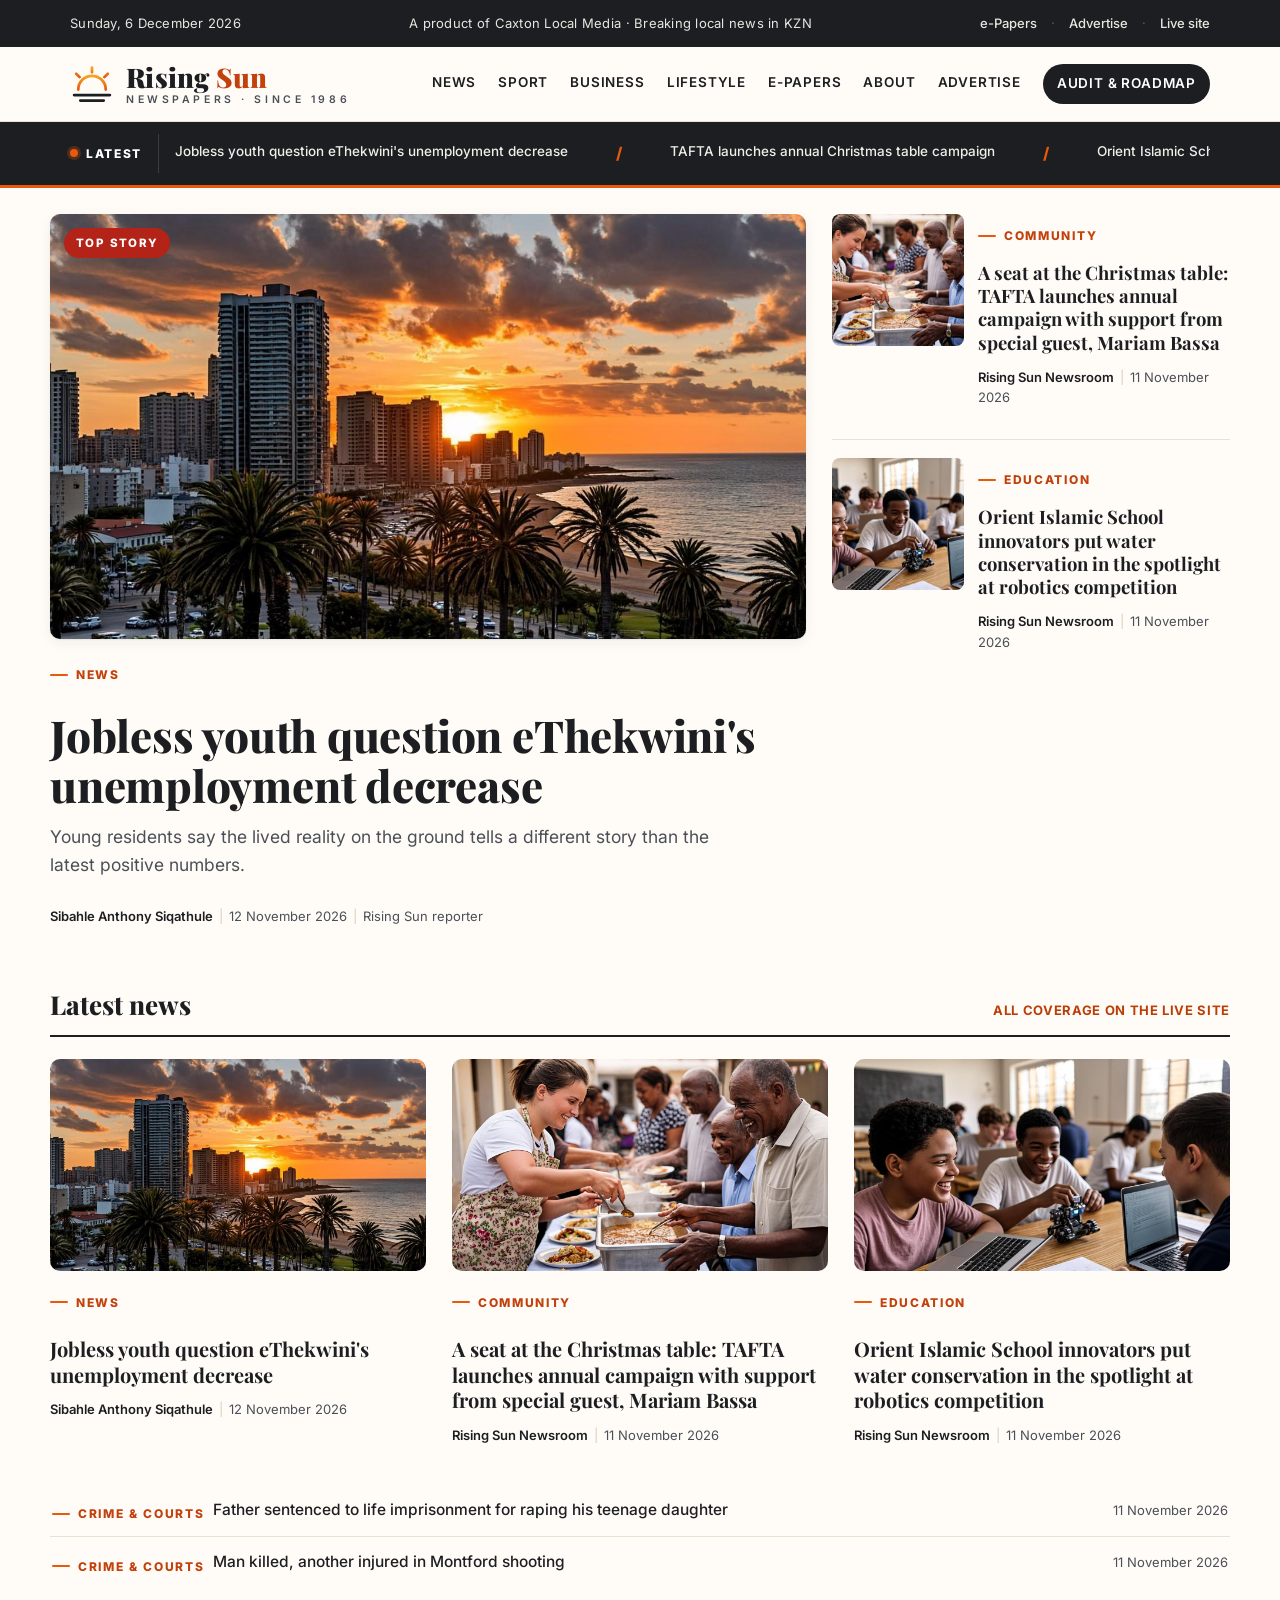
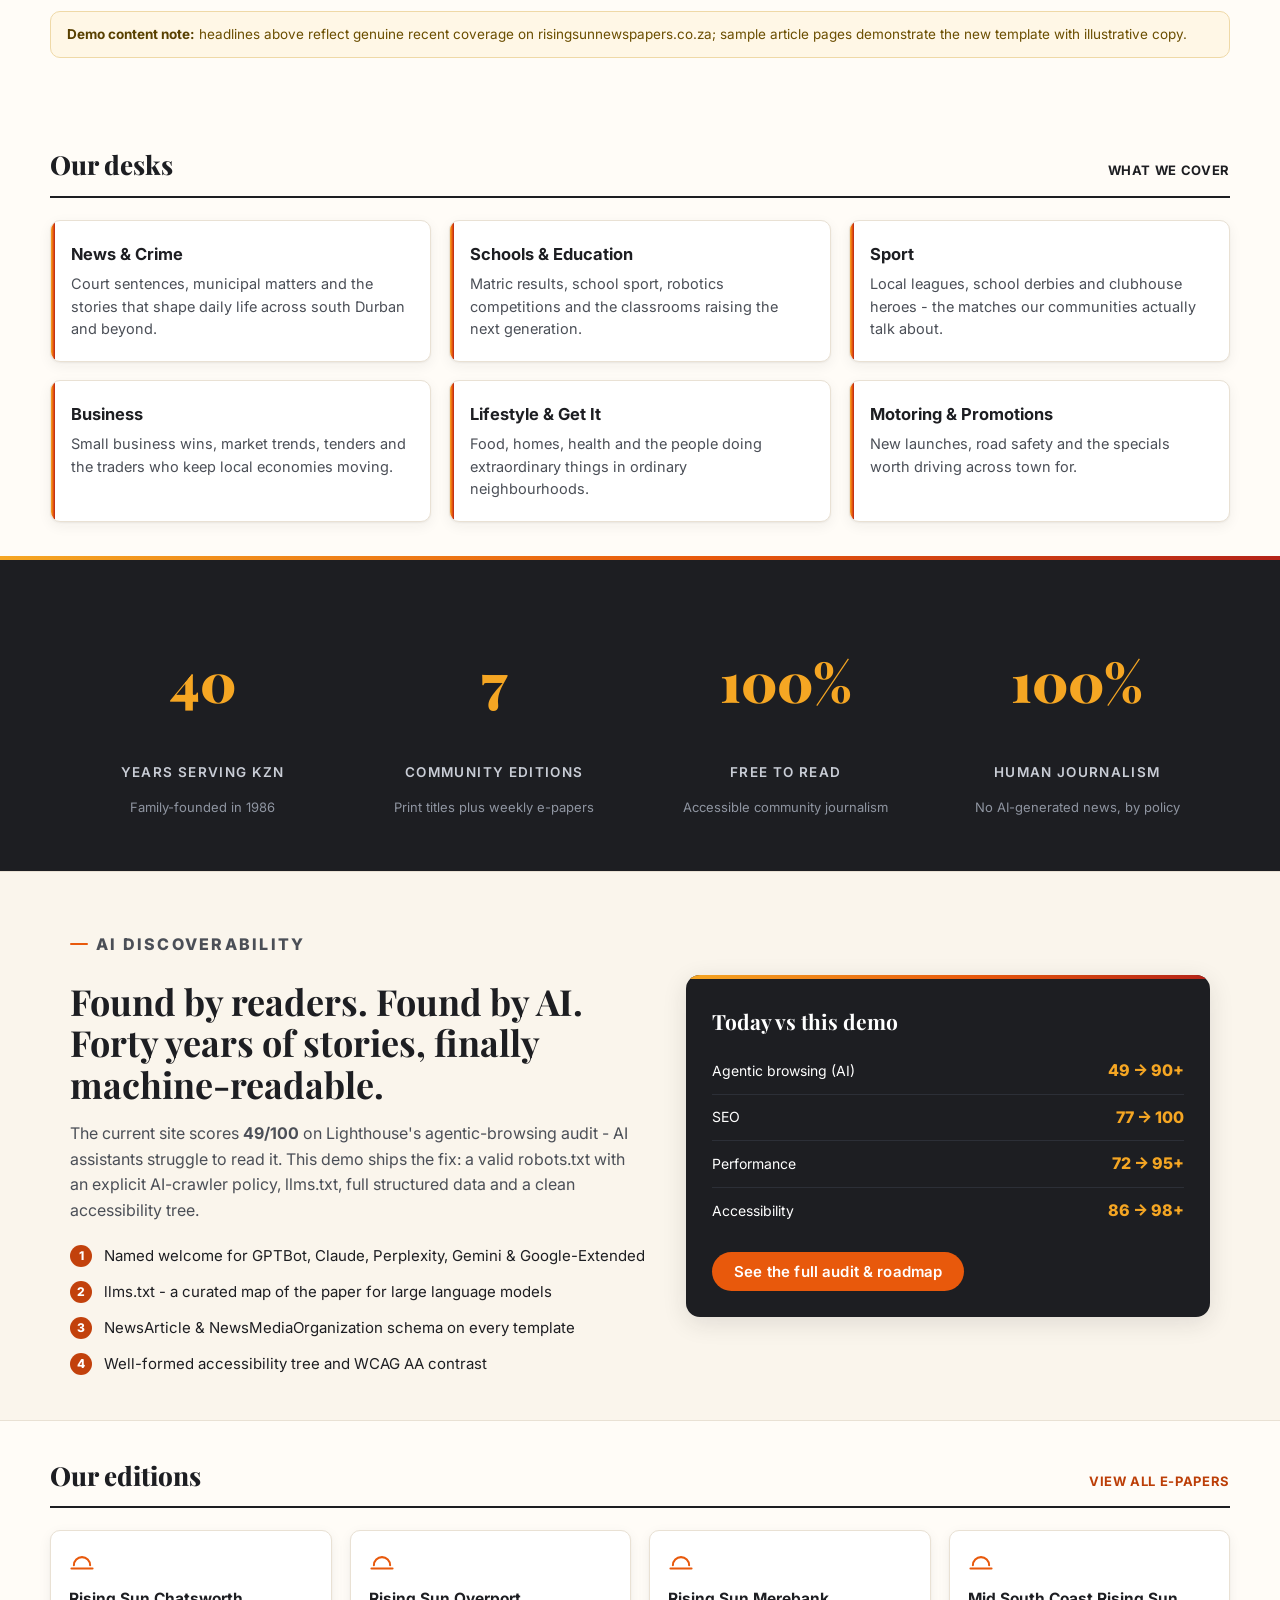
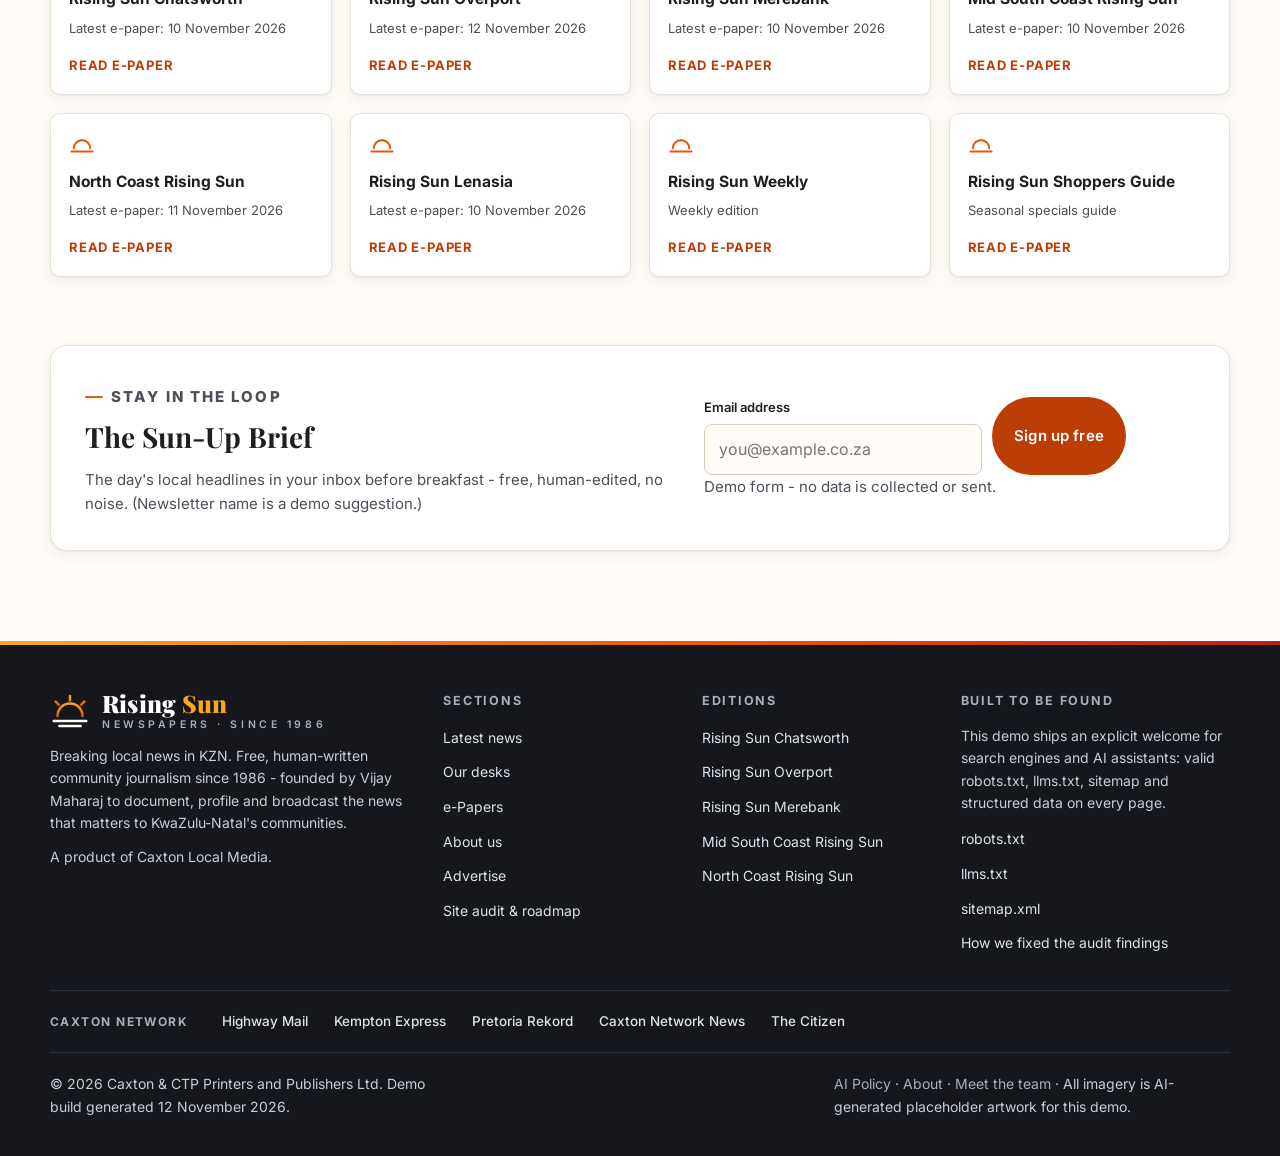
==== index.html @ ae748231 "Rising Sun Newspapers demo: rebuilt site + full Lighthouse audit remediation + AI discoverability la" ====
<!DOCTYPE html>
<html lang="en-ZA">
<head>
  <meta charset="utf-8">
  <meta name="viewport" content="width=device-width, initial-scale=1">
  <title>Rising Sun Newspapers | Breaking local news in KZN</title>
  <meta name="description" content="Free, human-written community journalism for KwaZulu-Natal since 1986. Local news, crime & courts, schools, sport, business and lifestyle across Chatsworth, Overport, Merebank, the mid and north coasts and Lenasia.">
  <link rel="canonical" href="https://risingsunnewspapers.co.za/">
  <meta name="robots" content="index, follow, max-image-preview:large">
  <meta property="og:type" content="website">
  <meta property="og:site_name" content="Rising Sun Newspapers">
  <meta property="og:title" content="Rising Sun Newspapers | Breaking local news in KZN">
  <meta property="og:description" content="Free, human-written community journalism for KwaZulu-Natal since 1986. Local news, crime & courts, schools, sport, business and lifestyle across Chatsworth, Overport, Merebank, the mid and north coasts and Lenasia.">
  <meta property="og:url" content="https://risingsunnewspapers.co.za/">
  <meta property="og:image" content="https://risingsunnewspapers.co.za/assets/img/hero-durban.jpg">
  <meta property="og:image:alt" content="Sunrise over the Durban skyline - Rising Sun Newspapers">
  <meta property="og:locale" content="en_ZA">
  <meta name="twitter:card" content="summary_large_image">
  <meta name="twitter:title" content="Rising Sun Newspapers | Breaking local news in KZN">
  <meta name="twitter:description" content="Free, human-written community journalism for KwaZulu-Natal since 1986. Local news, crime & courts, schools, sport, business and lifestyle across Chatsworth, Overport, Merebank, the mid and north coasts and Lenasia.">
  <meta name="twitter:image" content="https://risingsunnewspapers.co.za/assets/img/hero-durban.jpg">
  <meta name="theme-color" content="#1D1E22">
  <link rel="icon" href="favicon.svg" type="image/svg+xml">
  <link rel="manifest" href="manifest.webmanifest">
  <link rel="preconnect" href="https://fonts.googleapis.com">
  <link rel="preconnect" href="https://fonts.gstatic.com" crossorigin>
  <link rel="stylesheet" href="https://fonts.googleapis.com/css2?family=Inter:wght@400;500;600;700;800&family=Playfair+Display:ital,wght@0,700;0,800;0,900;1,700&display=swap">
  <link rel="stylesheet" href="assets/css/style.css">
  <script type="application/ld+json">{"@context": "https://schema.org", "@type": "NewsMediaOrganization", "name": "Rising Sun Newspapers", "url": "https://risingsunnewspapers.co.za", "logo": "https://risingsunnewspapers.co.za/favicon.svg", "slogan": "Breaking local news in KZN", "foundingDate": "1986", "founder": {"@type": "Person", "name": "Vijay Maharaj"}, "parentOrganization": {"@type": "Organization", "name": "Caxton & CTP Printers and Publishers Ltd"}, "isAccessibleForFree": true, "publishingPrinciples": "https://risingsunnewspapers.co.za/ai-policy/", "knowsLanguage": ["en", "zu", "ta", "hi"]}</script>
  <script type="application/ld+json">{"@context": "https://schema.org", "@type": "WebSite", "name": "Rising Sun Newspapers", "url": "https://risingsunnewspapers.co.za", "inLanguage": "en-ZA", "potentialAction": {"@type": "SearchAction", "target": {"@type": "EntryPoint", "urlTemplate": "https://risingsunnewspapers.co.za/?s={search_term_string}"}, "query-input": "required name=search_term_string"}}</script>
  </head>
<body>

  <a class="skip-link" href="#main">Skip to content</a>
<div class="topbar">
  <div class="wrap topbar-inner">
    <p class="topbar-date" id="topbar-date">Thursday, 12 November 2026</p>
    <p class="topbar-tag">A product of Caxton Local Media &middot; Breaking local news in KZN</p>
    <nav class="topbar-links" aria-label="Utilities">
      <a href="index.html#editions">e-Papers</a><span class="dot" aria-hidden="true">&middot;</span>
      <a href="advertise.html">Advertise</a><span class="dot" aria-hidden="true">&middot;</span>
      <a href="https://risingsunnewspapers.co.za/" rel="noopener">Live site</a>
    </nav>
  </div>
</div>
<header class="site-header">
  <div class="wrap header-inner">
    <a class="brand" href="index.html" aria-label="Rising Sun Newspapers — home">
      <svg class="brand-mark" width="44" height="44" viewBox="0 0 64 64" aria-hidden="true" focusable="false">
  <defs><linearGradient id="lga" x1="0" y1="1" x2="0" y2="0">
    <stop offset="0" stop-color="#E8590C"/><stop offset="1" stop-color="#F5A623"/>
  </linearGradient></defs>
  <g fill="none" stroke="url(#lga)" stroke-width="4" stroke-linecap="round">
    <path d="M12 40a20 20 0 0 1 40 0"/>
    <path d="M32 8v7M9 17l5 5M55 17l-5 5"/>
    <path d="M6 48h52M15 56h34" stroke="#1D1E22"/>
  </g>
</svg>
      <span class="brand-text">
        <span class="brand-name">Rising <span class="sun-word">Sun</span></span>
        <span class="brand-sub">Newspapers &middot; Since 1986</span>
      </span>
    </a>
    <button class="nav-toggle" aria-expanded="false" aria-controls="main-nav" aria-label="Open menu">
      <svg width="20" height="20" viewBox="0 0 20 20" aria-hidden="true"><path d="M2 4.5h16M2 10h16M2 15.5h16" stroke="currentColor" stroke-width="2" stroke-linecap="round"/></svg>
    </button>
    <nav class="main-nav" id="main-nav" aria-label="Primary">
      <a href="index.html#latest">News</a>
      <a href="index.html#desks">Sport</a>
      <a href="index.html#desks">Business</a>
      <a href="index.html#desks">Lifestyle</a>
      <a href="index.html#editions">e-Papers</a>
      <a href="about.html">About</a>
      <a href="advertise.html">Advertise</a>
      <a class="nav-cta" href="audit.html">Audit & Roadmap</a>
    </nav>
  </div>
</header>
<main id="main">
<div class="ticker" aria-label="Latest headlines">
  <div class="ticker-inner">
    <p class="ticker-label"><span class="pulse" aria-hidden="true"></span>Latest</p>
    <div class="ticker-track">
      <div class="ticker-move"><a href="article-jobless-youth.html">Jobless youth question eThekwini's unemployment decrease</a><span class="sep" aria-hidden="true">/</span><a href="article-christmas-table.html">TAFTA launches annual Christmas table campaign</a><span class="sep" aria-hidden="true">/</span><a href="article-christmas-table.html">Orient Islamic School innovators shine at robotics competition</a><span class="sep" aria-hidden="true">/</span><a href="article-jobless-youth.html" tabindex="-1" aria-hidden="true">Jobless youth question eThekwini's unemployment decrease</a><span class="sep" aria-hidden="true">/</span><a href="article-christmas-table.html" tabindex="-1" aria-hidden="true">TAFTA launches annual Christmas table campaign</a><span class="sep" aria-hidden="true">/</span><a href="article-christmas-table.html" tabindex="-1" aria-hidden="true">Orient Islamic School innovators shine at robotics competition</a><span class="sep" aria-hidden="true">/</span></div>
    </div>
  </div>
</div>
  <section class="hero wrap" aria-label="Top stories">
    <div class="hero-grid">
      <article class="lead-card">
        <div class="lead-media">
          <img src="assets/img/hero-durban.jpg" alt="Golden sunrise over the Durban city skyline and Indian Ocean (illustrative demo image)" width="1344" height="768" fetchpriority="high" decoding="async">
          <span class="flag">Top story</span>
        </div>
        <p class="kicker">News</p>
        <h1><a href="article-jobless-youth.html">Jobless youth question eThekwini's unemployment decrease</a></h1>
        <p class="standfirst">Young residents say the lived reality on the ground tells a different story than the latest positive numbers.</p>
        <p class="meta"><strong>Sibahle Anthony Siqathule</strong><span class="sep">|</span>12 November 2026<span class="sep">|</span>Rising Sun reporter</p>
      </article>
      <div class="hero-side" aria-label="More top stories">
      <article class="side-card">
        <a href="article-christmas-table.html"><img src="assets/img/lifestyle.jpg" alt="Volunteers serving meals at long communal tables during a charity event (illustrative demo image)" width="132" height="132" loading="lazy" decoding="async"></a>
        <div>
          <p class="kicker">Community</p>
          <h2><a href="article-christmas-table.html">A seat at the Christmas table: TAFTA launches annual campaign with support from special guest, Mariam Bassa</a></h2>
          <p class="meta"><strong>Rising Sun Newsroom</strong><span class="sep">|</span>11 November 2026</p>
        </div>
      </article>
      <article class="side-card">
        <a href="article-christmas-table.html"><img src="assets/img/education.jpg" alt="High school learners building a robotics project in a classroom (illustrative demo image)" width="132" height="132" loading="lazy" decoding="async"></a>
        <div>
          <p class="kicker">Education</p>
          <h2><a href="article-christmas-table.html">Orient Islamic School innovators put water conservation in the spotlight at robotics competition</a></h2>
          <p class="meta"><strong>Rising Sun Newsroom</strong><span class="sep">|</span>11 November 2026</p>
        </div>
      </article>
      </div>
    </div>
  </section>

  <section class="section wrap" id="latest" aria-label="Latest news">
    <div class="section-head"><h2>Latest news</h2><a class="more" href="https://risingsunnewspapers.co.za/" rel="noopener">All coverage on the live site</a></div>
    <div class="card-grid">
      <article class="card">
        <a class="card-media" href="article-jobless-youth.html" tabindex="-1" aria-hidden="true"><img src="assets/img/hero-durban.jpg" alt="Golden sunrise over the Durban city skyline and Indian Ocean (illustrative demo image)" width="640" height="360" loading="lazy" decoding="async"></a>
        <p class="kicker">News</p>
        <h3><a href="article-jobless-youth.html">Jobless youth question eThekwini's unemployment decrease</a></h3>
        <p class="meta"><strong>Sibahle Anthony Siqathule</strong><span class="sep">|</span>12 November 2026</p>
      </article>
      <article class="card">
        <a class="card-media" href="article-christmas-table.html" tabindex="-1" aria-hidden="true"><img src="assets/img/lifestyle.jpg" alt="Volunteers serving meals at long communal tables during a charity event (illustrative demo image)" width="640" height="360" loading="lazy" decoding="async"></a>
        <p class="kicker">Community</p>
        <h3><a href="article-christmas-table.html">A seat at the Christmas table: TAFTA launches annual campaign with support from special guest, Mariam Bassa</a></h3>
        <p class="meta"><strong>Rising Sun Newsroom</strong><span class="sep">|</span>11 November 2026</p>
      </article>
      <article class="card">
        <a class="card-media" href="article-christmas-table.html" tabindex="-1" aria-hidden="true"><img src="assets/img/education.jpg" alt="High school learners building a robotics project in a classroom (illustrative demo image)" width="640" height="360" loading="lazy" decoding="async"></a>
        <p class="kicker">Education</p>
        <h3><a href="article-christmas-table.html">Orient Islamic School innovators put water conservation in the spotlight at robotics competition</a></h3>
        <p class="meta"><strong>Rising Sun Newsroom</strong><span class="sep">|</span>11 November 2026</p>
      </article>
    </div>
    <div class="card-list" style="margin-top:26px">
      <div class="row"><span><span class="kicker">Crime & Courts</span> &nbsp;<a href="article-jobless-youth.html">Father sentenced to life imprisonment for raping his teenage daughter</a></span><time datetime="11 November 2026">11 November 2026</time></div>
      <div class="row"><span><span class="kicker">Crime & Courts</span> &nbsp;<a href="article-jobless-youth.html">Man killed, another injured in Montford shooting</a></span><time datetime="11 November 2026">11 November 2026</time></div>
    </div>
    <p class="demo-note" style="margin-top:22px"><strong>Demo content note:</strong> headlines above reflect genuine recent coverage on risingsunnewspapers.co.za; sample article pages demonstrate the new template with illustrative copy.</p>
  </section>

  <section class="section wrap" id="desks" aria-label="Our desks">
    <div class="section-head"><h2>Our desks</h2><span class="more">What we cover</span></div>
    <div class="desk-grid">
      <article class="desk"><h3>News & Crime</h3><p>Court sentences, municipal matters and the stories that shape daily life across south Durban and beyond.</p></article>
      <article class="desk"><h3>Schools & Education</h3><p>Matric results, school sport, robotics competitions and the classrooms raising the next generation.</p></article>
      <article class="desk"><h3>Sport</h3><p>Local leagues, school derbies and clubhouse heroes - the matches our communities actually talk about.</p></article>
      <article class="desk"><h3>Business</h3><p>Small business wins, market trends, tenders and the traders who keep local economies moving.</p></article>
      <article class="desk"><h3>Lifestyle & Get It</h3><p>Food, homes, health and the people doing extraordinary things in ordinary neighbourhoods.</p></article>
      <article class="desk"><h3>Motoring & Promotions</h3><p>New launches, road safety and the specials worth driving across town for.</p></article>
    </div>
  </section>

  <section class="stats" aria-label="The paper in numbers">
    <div class="wrap stats-grid">
      <div class="stat"><p class="num">40</p><p class="lbl">Years serving KZN</p><p class="sub">Family-founded in 1986</p></div>
      <div class="stat"><p class="num">7</p><p class="lbl">Community editions</p><p class="sub">Print titles plus weekly e-papers</p></div>
      <div class="stat"><p class="num">100%</p><p class="lbl">Free to read</p><p class="sub">Accessible community journalism</p></div>
      <div class="stat"><p class="num">100%</p><p class="lbl">Human journalism</p><p class="sub">No AI-generated news, by policy</p></div>
    </div>
  </section>

  <section class="ai-band" aria-label="Built for readers and AI assistants">
    <div class="wrap ai-grid">
      <div>
        <p class="kicker">AI discoverability</p>
        <h2>Found by readers. Found by AI. Forty years of stories, finally machine-readable.</h2>
        <p>The current site scores <strong>49/100</strong> on Lighthouse's agentic-browsing audit - AI assistants struggle to read it. This demo ships the fix: a valid robots.txt with an explicit AI-crawler policy, llms.txt, full structured data and a clean accessibility tree.</p>
        <ul class="ai-checks">
          <li><span class="tick" aria-hidden="true">1</span>Named welcome for GPTBot, Claude, Perplexity, Gemini &amp; Google-Extended</li>
          <li><span class="tick" aria-hidden="true">2</span>llms.txt - a curated map of the paper for large language models</li>
          <li><span class="tick" aria-hidden="true">3</span>NewsArticle &amp; NewsMediaOrganization schema on every template</li>
          <li><span class="tick" aria-hidden="true">4</span>Well-formed accessibility tree and WCAG AA contrast</li>
        </ul>
      </div>
      <div class="ai-card">
        <h3>Today vs this demo</h3>
        <div class="score-row"><span>Agentic browsing (AI)</span><span class="score-val">49 &rarr; 90+</span></div>
        <div class="score-row"><span>SEO</span><span class="score-val">77 &rarr; 100</span></div>
        <div class="score-row"><span>Performance</span><span class="score-val">72 &rarr; 95+</span></div>
        <div class="score-row"><span>Accessibility</span><span class="score-val">86 &rarr; 98+</span></div>
        <a class="btn on-dark" href="audit.html">See the full audit &amp; roadmap</a>
      </div>
    </div>
  </section>

  <section class="section wrap" id="editions" aria-label="Editions and e-papers">
    <div class="section-head"><h2>Our editions</h2><a class="more" href="https://risingsunnewspapers.co.za/" rel="noopener">View all e-papers</a></div>
    <div class="edition-grid">
      <article class="edition">
        <svg class="sun" width="26" height="26" viewBox="0 0 64 64" aria-hidden="true"><g fill="none" stroke="currentColor" stroke-width="5" stroke-linecap="round"><path d="M12 40a20 20 0 0 1 40 0"/><path d="M6 48h52"/></g></svg>
        <h3>Rising Sun Chatsworth</h3>
        <p>Latest e-paper: 10 November 2026</p>
        <a class="ep-link" href="https://risingsunnewspapers.co.za/" rel="noopener">Read e-paper<span class="visually-hidden"> — opens the live Rising Sun site</span></a>
      </article>
      <article class="edition">
        <svg class="sun" width="26" height="26" viewBox="0 0 64 64" aria-hidden="true"><g fill="none" stroke="currentColor" stroke-width="5" stroke-linecap="round"><path d="M12 40a20 20 0 0 1 40 0"/><path d="M6 48h52"/></g></svg>
        <h3>Rising Sun Overport</h3>
        <p>Latest e-paper: 12 November 2026</p>
        <a class="ep-link" href="https://risingsunnewspapers.co.za/" rel="noopener">Read e-paper<span class="visually-hidden"> — opens the live Rising Sun site</span></a>
      </article>
      <article class="edition">
        <svg class="sun" width="26" height="26" viewBox="0 0 64 64" aria-hidden="true"><g fill="none" stroke="currentColor" stroke-width="5" stroke-linecap="round"><path d="M12 40a20 20 0 0 1 40 0"/><path d="M6 48h52"/></g></svg>
        <h3>Rising Sun Merebank</h3>
        <p>Latest e-paper: 10 November 2026</p>
        <a class="ep-link" href="https://risingsunnewspapers.co.za/" rel="noopener">Read e-paper<span class="visually-hidden"> — opens the live Rising Sun site</span></a>
      </article>
      <article class="edition">
        <svg class="sun" width="26" height="26" viewBox="0 0 64 64" aria-hidden="true"><g fill="none" stroke="currentColor" stroke-width="5" stroke-linecap="round"><path d="M12 40a20 20 0 0 1 40 0"/><path d="M6 48h52"/></g></svg>
        <h3>Mid South Coast Rising Sun</h3>
        <p>Latest e-paper: 10 November 2026</p>
        <a class="ep-link" href="https://risingsunnewspapers.co.za/" rel="noopener">Read e-paper<span class="visually-hidden"> — opens the live Rising Sun site</span></a>
      </article>
      <article class="edition">
        <svg class="sun" width="26" height="26" viewBox="0 0 64 64" aria-hidden="true"><g fill="none" stroke="currentColor" stroke-width="5" stroke-linecap="round"><path d="M12 40a20 20 0 0 1 40 0"/><path d="M6 48h52"/></g></svg>
        <h3>North Coast Rising Sun</h3>
        <p>Latest e-paper: 11 November 2026</p>
        <a class="ep-link" href="https://risingsunnewspapers.co.za/" rel="noopener">Read e-paper<span class="visually-hidden"> — opens the live Rising Sun site</span></a>
      </article>
      <article class="edition">
        <svg class="sun" width="26" height="26" viewBox="0 0 64 64" aria-hidden="true"><g fill="none" stroke="currentColor" stroke-width="5" stroke-linecap="round"><path d="M12 40a20 20 0 0 1 40 0"/><path d="M6 48h52"/></g></svg>
        <h3>Rising Sun Lenasia</h3>
        <p>Latest e-paper: 10 November 2026</p>
        <a class="ep-link" href="https://risingsunnewspapers.co.za/" rel="noopener">Read e-paper<span class="visually-hidden"> — opens the live Rising Sun site</span></a>
      </article>
      <article class="edition">
        <svg class="sun" width="26" height="26" viewBox="0 0 64 64" aria-hidden="true"><g fill="none" stroke="currentColor" stroke-width="5" stroke-linecap="round"><path d="M12 40a20 20 0 0 1 40 0"/><path d="M6 48h52"/></g></svg>
        <h3>Rising Sun Weekly</h3>
        <p>Weekly edition</p>
        <a class="ep-link" href="https://risingsunnewspapers.co.za/" rel="noopener">Read e-paper<span class="visually-hidden"> — opens the live Rising Sun site</span></a>
      </article>
      <article class="edition">
        <svg class="sun" width="26" height="26" viewBox="0 0 64 64" aria-hidden="true"><g fill="none" stroke="currentColor" stroke-width="5" stroke-linecap="round"><path d="M12 40a20 20 0 0 1 40 0"/><path d="M6 48h52"/></g></svg>
        <h3>Rising Sun Shoppers Guide</h3>
        <p>Seasonal specials guide</p>
        <a class="ep-link" href="https://risingsunnewspapers.co.za/" rel="noopener">Read e-paper<span class="visually-hidden"> — opens the live Rising Sun site</span></a>
      </article>
    </div>
  </section>

  <section class="section wrap" aria-label="Newsletter">
    <div class="newsletter">
      <div class="newsletter-grid">
        <div>
          <p class="kicker">Stay in the loop</p>
          <h2>The Sun-Up Brief</h2>
          <p>The day's local headlines in your inbox before breakfast - free, human-edited, no noise. (Newsletter name is a demo suggestion.)</p>
        </div>
        <div>
          <form class="news-form" id="newsletter-form" novalidate>
            <div>
              <label for="nl-email">Email address</label>
              <input type="email" id="nl-email" name="email" autocomplete="email" required placeholder="you@example.co.za">
            </div>
            <button class="btn" type="submit">Sign up free</button>
          </form>
          <p class="form-ok form-note" id="newsletter-ok" tabindex="-1" role="status">Thank you - in the production build this connects to the mailing platform. In this demo, no data leaves the page.</p>
          <p class="form-note">Demo form - no data is collected or sent.</p>
        </div>
      </div>
    </div>
  </section>
</main>

<footer class="site-footer">
  <div class="wrap footer-grid">
    <div>
      <div class="footer-brand">
        <svg width="40" height="40" viewBox="0 0 64 64" aria-hidden="true" focusable="false">
  <defs><linearGradient id="lgf" x1="0" y1="1" x2="0" y2="0">
    <stop offset="0" stop-color="#E8590C"/><stop offset="1" stop-color="#F5A623"/>
  </linearGradient></defs>
  <g fill="none" stroke="url(#lgf)" stroke-width="4" stroke-linecap="round">
    <path d="M12 40a20 20 0 0 1 40 0"/>
    <path d="M32 8v7M9 17l5 5M55 17l-5 5"/>
    <path d="M6 48h52M15 56h34" stroke="#FFFCF7"/>
  </g>
</svg>
        <span class="brand-text">
          <span class="brand-name">Rising <span class="sun-word" style="color:var(--gold)">Sun</span></span>
          <span class="brand-sub">Newspapers &middot; Since 1986</span>
        </span>
      </div>
      <p>Breaking local news in KZN. Free, human-written community journalism since 1986 - founded by Vijay Maharaj to document, profile and broadcast the news that matters to KwaZulu-Natal's communities.</p>
      <p>A product of Caxton Local Media.</p>
    </div>
    <div>
      <h2>Sections</h2>
      <ul>
      <li><a href="index.html#latest">Latest news</a></li>
      <li><a href="index.html#desks">Our desks</a></li>
      <li><a href="index.html#editions">e-Papers</a></li>
      <li><a href="about.html">About us</a></li>
      <li><a href="advertise.html">Advertise</a></li>
      <li><a href="audit.html">Site audit &amp; roadmap</a></li>
      </ul>
    </div>
    <div>
      <h2>Editions</h2>
      <ul>
      <li><a href="https://risingsunnewspapers.co.za/" rel="noopener">Rising Sun Chatsworth</a></li>
      <li><a href="https://risingsunnewspapers.co.za/" rel="noopener">Rising Sun Overport</a></li>
      <li><a href="https://risingsunnewspapers.co.za/" rel="noopener">Rising Sun Merebank</a></li>
      <li><a href="https://risingsunnewspapers.co.za/" rel="noopener">Mid South Coast Rising Sun</a></li>
      <li><a href="https://risingsunnewspapers.co.za/" rel="noopener">North Coast Rising Sun</a></li>
      </ul>
    </div>
    <div>
      <h2>Built to be found</h2>
      <p>This demo ships an explicit welcome for search engines and AI assistants: valid robots.txt, llms.txt, sitemap and structured data on every page.</p>
      <ul>
        <li><a href="robots.txt">robots.txt</a></li>
        <li><a href="llms.txt">llms.txt</a></li>
        <li><a href="sitemap.xml">sitemap.xml</a></li>
        <li><a href="audit.html">How we fixed the audit findings</a></li>
      </ul>
    </div>
  </div>
  <div class="wrap footer-sisters">
    <div class="row">
      <span class="lbl">Caxton network</span>
      <a href="https://risingsunnewspapers.co.za/" rel="noopener">Highway Mail</a><a href="https://risingsunnewspapers.co.za/" rel="noopener">Kempton Express</a><a href="https://risingsunnewspapers.co.za/" rel="noopener">Pretoria Rekord</a><a href="https://risingsunnewspapers.co.za/" rel="noopener">Caxton Network News</a><a href="https://risingsunnewspapers.co.za/" rel="noopener">The Citizen</a>
    </div>
  </div>
  <div class="wrap footer-legal">
    <p>&copy; 2026 Caxton &amp; CTP Printers and Publishers Ltd. Demo build generated 12 November 2026.</p>
    <p><a href="https://risingsunnewspapers.co.za/ai-policy/" rel="noopener">AI Policy</a> &middot; <a href="https://risingsunnewspapers.co.za/about-us/" rel="noopener">About</a> &middot; <a href="https://risingsunnewspapers.co.za/meet-the-team/" rel="noopener">Meet the team</a> &middot; All imagery is AI-generated placeholder artwork for this demo.</p>
  </div>
</footer>
  <script src="assets/js/main.js" defer></script>
</body>
</html>
---- assets/css/style.css ----
/* ============================================================
   Rising Sun Newspapers — demo build
   Design system: warm editorial, sunrise accents, WCAG AA text
   ============================================================ */

:root {
  --paper: #FFFCF7;
  --white: #FFFFFF;
  --wash: #FAF5EC;
  --ink: #1D1E22;
  --ink-soft: #4B4F57;
  --line: #E9E1D4;
  --line-strong: #D8CDBC;
  --brand: #E8590C;
  --brand-deep: #C2410C;
  --brand-dark: #BC3E07;
  --gold: #F5A623;
  --breaking: #B42318;
  --footer-bg: #15171C;
  --footer-soft: #A9AFBA;
  --serif: "Playfair Display", Georgia, "Times New Roman", serif;
  --sans: "Inter", -apple-system, "Segoe UI", Roboto, Arial, sans-serif;
  --w-max: 1180px;
  --radius: 10px;
  --shadow-1: 0 1px 2px rgba(29, 30, 34, .06), 0 4px 14px rgba(29, 30, 34, .06);
  --shadow-2: 0 6px 24px rgba(29, 30, 34, .12);
  --grad-sunrise: linear-gradient(90deg, #F5A623 0%, #E8590C 55%, #B42318 100%);
}

* { box-sizing: border-box; }
html { scroll-behavior: smooth; }
body {
  margin: 0;
  background: var(--paper);
  color: var(--ink);
  font-family: var(--sans);
  font-size: 16px;
  line-height: 1.6;
  -webkit-font-smoothing: antialiased;
  text-rendering: optimizeLegibility;
}
img { max-width: 100%; height: auto; display: block; }
a { color: var(--brand-dark); text-decoration: none; }
a:hover { text-decoration: underline; text-underline-offset: 3px; }
:focus-visible { outline: 3px solid var(--brand); outline-offset: 2px; border-radius: 3px; }

.wrap { max-width: var(--w-max); margin: 0 auto; padding: 0 20px; }
.visually-hidden {
  position: absolute !important; width: 1px; height: 1px;
  margin: -1px; padding: 0; overflow: hidden; clip: rect(0 0 0 0);
  white-space: nowrap; border: 0;
}
.skip-link {
  position: absolute; left: 12px; top: -48px; z-index: 200;
  background: var(--ink); color: var(--white); padding: 10px 16px;
  border-radius: 0 0 8px 8px; font-weight: 600; transition: top .15s ease;
}
.skip-link:focus { top: 0; }

/* ---------------- Topbar ---------------- */
.topbar { background: var(--ink); color: var(--white); font-size: 13px; }
.topbar-inner {
  display: flex; align-items: center; justify-content: space-between;
  gap: 16px; min-height: 38px;
}
.topbar-date, .topbar-tag { letter-spacing: .02em; color: #E8E6E1; }
.topbar-links { display: flex; align-items: center; gap: 14px; }
.topbar-links a { color: #E8E6E1; font-weight: 500; white-space: nowrap; }
.topbar-links a:hover { color: var(--gold); text-decoration: none; }
.topbar-links .dot { color: #5B5F68; }

/* ---------------- Header ---------------- */
.site-header {
  position: sticky; top: 0; z-index: 100;
  background: rgba(255, 252, 247, .96);
  backdrop-filter: blur(8px);
  border-bottom: 1px solid var(--line);
  transition: box-shadow .2s ease;
}
.site-header.is-scrolled { box-shadow: var(--shadow-1); }
.header-inner { display: flex; align-items: center; justify-content: space-between; gap: 20px; min-height: 74px; }
.brand { display: flex; align-items: center; gap: 12px; }
.brand-mark { flex: 0 0 auto; }
.brand-text { display: flex; flex-direction: column; line-height: 1.05; }
.brand-name {
  font-family: var(--serif); font-weight: 900; font-size: 27px;
  color: var(--ink); letter-spacing: .01em; margin: 0;
}
.brand-name .sun-word { color: var(--brand-deep); }
.brand-sub {
  font-size: 10.5px; letter-spacing: .34em; text-transform: uppercase;
  color: var(--ink-soft); font-weight: 600; margin-top: 3px;
}
.main-nav { display: flex; align-items: center; gap: 22px; }
.main-nav a {
  font-size: 13.5px; font-weight: 600; letter-spacing: .06em; text-transform: uppercase;
  color: var(--ink); padding: 6px 0; border-bottom: 2px solid transparent;
}
.main-nav a:hover { color: var(--brand-deep); text-decoration: none; border-bottom-color: var(--brand); }
.main-nav a[aria-current="page"] { color: var(--brand-deep); border-bottom-color: var(--brand); }
.nav-cta {
  background: var(--ink); color: var(--white) !important; padding: 9px 14px !important;
  border-radius: 999px; border-bottom: none !important;
}
.nav-cta:hover { background: var(--brand-deep); }
.nav-toggle {
  display: none; background: none; border: 1px solid var(--line-strong);
  border-radius: 8px; padding: 9px 11px; cursor: pointer;
}
.nav-toggle svg { display: block; }

/* ---------------- Ticker ---------------- */
.ticker { background: var(--ink); color: var(--white); overflow: hidden; border-bottom: 3px solid var(--brand); }
.ticker-inner { display: flex; align-items: stretch; max-width: var(--w-max); margin: 0 auto; padding: 0 20px; }
.ticker-label {
  flex: 0 0 auto; display: flex; align-items: center; gap: 8px;
  font-size: 12px; font-weight: 800; letter-spacing: .14em; text-transform: uppercase;
  color: var(--white); padding: 10px 16px 10px 0; margin-right: 16px;
  border-right: 1px solid #3A3D45;
}
.ticker-label .pulse {
  width: 8px; height: 8px; border-radius: 50%; background: var(--brand);
  box-shadow: 0 0 0 3px rgba(232, 89, 12, .25);
  animation: pulse 1.6s ease-in-out infinite;
}
@keyframes pulse { 0%, 100% { opacity: 1; } 50% { opacity: .35; } }
.ticker-track { flex: 1 1 auto; overflow: hidden; position: relative; display: flex; align-items: center; }
.ticker-move { display: flex; gap: 48px; white-space: nowrap; animation: tick 42s linear infinite; will-change: transform; }
.ticker:hover .ticker-move, .ticker:focus-within .ticker-move { animation-play-state: paused; }
.ticker-move a { color: #F0EEE9; font-size: 13.5px; font-weight: 500; }
.ticker-move a:hover { color: var(--gold); text-decoration: none; }
.ticker-move .sep { color: var(--brand); font-weight: 800; }
@keyframes tick { from { transform: translateX(0); } to { transform: translateX(-50%); } }

/* ---------------- Hero ---------------- */
.hero { padding: 26px 0 10px; }
.hero-grid { display: grid; grid-template-columns: 1.9fr 1fr; gap: 26px; align-items: start; }
.lead-card { display: flex; flex-direction: column; gap: 14px; }
.lead-media { position: relative; border-radius: var(--radius); overflow: hidden; box-shadow: var(--shadow-1); }
.lead-media img { width: 100%; aspect-ratio: 16 / 9; object-fit: cover; }
.lead-media .flag {
  position: absolute; left: 14px; top: 14px; background: var(--breaking); color: var(--white);
  font-size: 11.5px; font-weight: 800; letter-spacing: .12em; text-transform: uppercase;
  padding: 6px 12px; border-radius: 999px;
}
.lead-card h1 {
  font-family: var(--serif); font-weight: 800; font-size: clamp(30px, 4.6vw, 44px);
  line-height: 1.12; margin: 0; letter-spacing: -.005em;
}
.lead-card h1 a { color: var(--ink); }
.lead-card h1 a:hover { color: var(--brand-deep); text-decoration: none; }
.standfirst { font-size: 17.5px; color: var(--ink-soft); margin: 0; max-width: 62ch; }
.hero-side { display: flex; flex-direction: column; gap: 18px; }
.side-card { display: grid; grid-template-columns: 132px 1fr; gap: 14px; align-items: start; padding-bottom: 18px; border-bottom: 1px solid var(--line); }
.side-card:last-child { border-bottom: none; padding-bottom: 0; }
.side-card img { border-radius: 8px; aspect-ratio: 1 / 1; object-fit: cover; }
.side-card :is(h2, h3) { font-family: var(--serif); font-size: 18.5px; line-height: 1.25; margin: 4px 0 6px; font-weight: 700; }
.side-card :is(h2, h3) a { color: var(--ink); }
.side-card :is(h2, h3) a:hover { color: var(--brand-deep); text-decoration: none; }

/* ---------------- Kickers, meta ---------------- */
.kicker {
  font-size: 12px; font-weight: 800; letter-spacing: .14em; text-transform: uppercase;
  color: var(--brand-deep); display: inline-flex; align-items: center; gap: 8px;
}
.kicker::before { content: ""; width: 18px; height: 2px; background: var(--brand); border-radius: 2px; }
.meta { font-size: 13px; color: var(--ink-soft); }
.meta strong { color: var(--ink); font-weight: 600; }
.meta .sep { margin: 0 6px; color: var(--line-strong); }

/* ---------------- Sections / cards ---------------- */
.section { padding: 34px 0; }
.section-head {
  display: flex; align-items: baseline; justify-content: space-between; gap: 16px;
  border-bottom: 2px solid var(--ink); padding-bottom: 10px; margin-bottom: 22px;
}
.section-head h2 { font-family: var(--serif); font-weight: 800; font-size: 26px; margin: 0; }
.section-head .more { font-size: 13px; font-weight: 700; letter-spacing: .05em; text-transform: uppercase; }
.card-grid { display: grid; grid-template-columns: repeat(3, 1fr); gap: 26px; }
.card { display: flex; flex-direction: column; gap: 10px; background: transparent; }
.card-media { border-radius: var(--radius); overflow: hidden; background: var(--wash); }
.card-media img { aspect-ratio: 16 / 9; object-fit: cover; width: 100%; transition: transform .35s ease; }
.card:hover .card-media img { transform: scale(1.04); }
.card h3 { font-family: var(--serif); font-size: 20px; line-height: 1.28; margin: 2px 0 0; font-weight: 700; }
.card h3 a { color: var(--ink); }
.card h3 a:hover { color: var(--brand-deep); text-decoration: none; }
.card .meta { margin-top: 2px; }
.card-list { display: flex; flex-direction: column; }
.card-list .row {
  display: flex; justify-content: space-between; gap: 18px; align-items: baseline;
  padding: 13px 2px; border-bottom: 1px solid var(--line); font-size: 15.5px;
}
.card-list .row:last-child { border-bottom: none; }
.card-list .row time { color: var(--ink-soft); font-size: 13px; white-space: nowrap; }
.card-list .row a { color: var(--ink); font-weight: 500; }
.card-list .row a:hover { color: var(--brand-deep); }

/* ---------------- Desks ---------------- */
.desk-grid { display: grid; grid-template-columns: repeat(3, 1fr); gap: 18px; }
.desk {
  background: var(--white); border: 1px solid var(--line); border-radius: var(--radius);
  padding: 20px; box-shadow: var(--shadow-1); position: relative; overflow: hidden;
}
.desk::before { content: ""; position: absolute; inset: 0 auto 0 0; width: 4px; background: var(--grad-sunrise); }
.desk h3 { font-size: 16.5px; font-weight: 700; margin: 0 0 6px; }
.desk p { margin: 0; font-size: 14.5px; color: var(--ink-soft); line-height: 1.55; }

/* ---------------- Stats band ---------------- */
.stats { background: var(--ink); color: var(--white); position: relative; padding: 44px 0 40px; }
.stats::before { content: ""; position: absolute; top: 0; left: 0; right: 0; height: 4px; background: var(--grad-sunrise); }
.stats-grid { display: grid; grid-template-columns: repeat(4, 1fr); gap: 26px; text-align: center; }
.stat .num { font-family: var(--serif); font-weight: 900; font-size: clamp(38px, 5vw, 54px); line-height: 1; color: var(--gold); }
.stat .lbl { margin-top: 10px; font-size: 13.5px; letter-spacing: .1em; text-transform: uppercase; color: #C9CDD6; font-weight: 600; }
.stat .sub { margin-top: 4px; font-size: 13px; color: #8F95A1; }

/* ---------------- AI band ---------------- */
.ai-band { background: var(--wash); border-block: 1px solid var(--line); padding: 44px 0; }
.ai-grid { display: grid; grid-template-columns: 1.1fr 1fr; gap: 40px; align-items: center; }
.ai-band h2 { font-family: var(--serif); font-size: clamp(26px, 3.4vw, 36px); line-height: 1.15; margin: 8px 0 12px; }
.ai-band p { color: var(--ink-soft); font-size: 16px; }
.ai-checks { list-style: none; margin: 20px 0 0; padding: 0; display: grid; gap: 12px; }
.ai-checks li { display: flex; gap: 12px; align-items: flex-start; font-size: 15px; }
.ai-checks .tick {
  flex: 0 0 auto; width: 22px; height: 22px; border-radius: 50%; margin-top: 1px;
  background: var(--brand-deep); color: var(--white); display: grid; place-items: center;
  font-size: 12px; font-weight: 800;
}
.ai-card {
  background: var(--ink); color: var(--white); border-radius: 14px; padding: 26px;
  box-shadow: var(--shadow-2); position: relative; overflow: hidden;
}
.ai-card::before { content: ""; position: absolute; inset: 0 0 auto 0; height: 4px; background: var(--grad-sunrise); }
.ai-card h3 { font-family: var(--serif); font-size: 21px; margin: 4px 0 10px; }
.ai-card .score-row { display: flex; align-items: center; justify-content: space-between; gap: 12px; padding: 10px 0; border-bottom: 1px solid #2C2F37; font-size: 14px; }
.ai-card .score-row:last-of-type { border-bottom: none; }
.ai-card .score-val { font-weight: 800; color: var(--gold); font-size: 16px; }
.ai-card .btn { margin-top: 18px; }

/* ---------------- Editions ---------------- */
.edition-grid { display: grid; grid-template-columns: repeat(4, 1fr); gap: 18px; }
.edition {
  background: var(--white); border: 1px solid var(--line); border-radius: var(--radius);
  padding: 18px; display: flex; flex-direction: column; gap: 6px; box-shadow: var(--shadow-1);
  transition: transform .2s ease, box-shadow .2s ease;
}
.edition:hover { transform: translateY(-3px); box-shadow: var(--shadow-2); }
.edition .sun { color: var(--brand); margin-bottom: 6px; }
.edition h3 { font-size: 15.5px; margin: 0; font-weight: 700; }
.edition p { margin: 0; font-size: 13px; color: var(--ink-soft); }
.edition .ep-link { margin-top: 10px; font-size: 13px; font-weight: 700; letter-spacing: .06em; text-transform: uppercase; }

/* ---------------- Newsletter ---------------- */
.newsletter { background: var(--white); border: 1px solid var(--line); border-radius: 16px; padding: 34px; box-shadow: var(--shadow-1); }
.newsletter-grid { display: grid; grid-template-columns: 1.2fr 1fr; gap: 30px; align-items: center; }
.newsletter h2 { font-family: var(--serif); font-size: 28px; margin: 6px 0 8px; }
.newsletter p { color: var(--ink-soft); margin: 0; font-size: 15px; }
.news-form { display: flex; gap: 10px; }
.news-form label { display: block; font-size: 13px; font-weight: 600; margin-bottom: 6px; }
.news-form input[type="email"] {
  width: 100%; padding: 12px 14px; border: 1.5px solid var(--line-strong); border-radius: 8px;
  font: inherit; background: var(--paper); color: var(--ink);
}
.news-form input[type="email"]:focus { border-color: var(--brand); outline: none; }
.form-note { font-size: 12.5px; color: var(--ink-soft); margin-top: 8px; }
.form-ok { display: none; background: #EAF6EC; border: 1px solid #B7DFC0; color: #17562B; padding: 12px 14px; border-radius: 8px; font-size: 14.5px; }

/* ---------------- Buttons ---------------- */
.btn {
  display: inline-flex; align-items: center; gap: 9px; cursor: pointer;
  background: var(--brand-dark); color: var(--white); border: none; border-radius: 999px;
  padding: 12px 22px; font: 600 15px/1 var(--sans); letter-spacing: .01em;
  transition: background .15s ease, transform .15s ease;
}
.btn:hover { background: var(--ink); text-decoration: none; transform: translateY(-1px); }
.btn.ghost { background: transparent; color: var(--ink); border: 1.5px solid var(--ink); }
.btn.ghost:hover { background: var(--ink); color: var(--white); }
.btn.on-dark { background: var(--brand); color: var(--white); }
.btn.on-dark:hover { background: var(--gold); }

/* ---------------- Page hero (interior) ---------------- */
.page-hero { background: var(--wash); border-bottom: 1px solid var(--line); padding: 46px 0 40px; }
.page-hero .crumbs { font-size: 13px; color: var(--ink-soft); margin-bottom: 14px; }
.page-hero h1 { font-family: var(--serif); font-weight: 800; font-size: clamp(32px, 4.6vw, 46px); line-height: 1.1; margin: 8px 0 14px; }
.page-hero .lede { font-size: 17.5px; color: var(--ink-soft); max-width: 66ch; margin: 0; }

/* ---------------- Demo notice ---------------- */
.demo-note {
  background: #FFF7E6; border: 1px solid #EFD9A7; border-radius: 10px;
  padding: 12px 16px; font-size: 13.5px; color: #6B4E00; margin: 18px 0;
}
.demo-note strong { color: #594000; }

/* ---------------- Article ---------------- */
.article-wrap { display: grid; grid-template-columns: minmax(0, 1fr) 300px; gap: 44px; padding: 40px 0 30px; }
.article-head { border-bottom: 2px solid var(--ink); padding-bottom: 22px; margin-bottom: 24px; }
.article-head h1 { font-family: var(--serif); font-weight: 800; font-size: clamp(30px, 4.2vw, 42px); line-height: 1.14; margin: 10px 0 14px; }
.article-head .standfirst { font-size: 18.5px; }
.byline-row { display: flex; align-items: center; gap: 14px; margin-top: 18px; flex-wrap: wrap; }
.avatar {
  width: 44px; height: 44px; border-radius: 50%; background: var(--grad-sunrise);
  color: var(--white); display: grid; place-items: center; font-weight: 800; font-size: 15px;
}
.byline-row .who { font-size: 14px; }
.byline-row .who strong { display: block; font-size: 14.5px; }
.byline-row .who span { color: var(--ink-soft); font-size: 13px; }
.article-media { margin: 0 0 8px; }
.article-media img { border-radius: var(--radius); width: 100%; aspect-ratio: 16 / 9; object-fit: cover; }
.article-media figcaption { font-size: 12.5px; color: var(--ink-soft); padding: 10px 4px 0; border-top: 1px solid var(--line); margin-top: -4px; }
.prose { font-size: 17px; line-height: 1.75; color: #26282D; max-width: 68ch; }
.prose p { margin: 0 0 20px; }
.prose h2 { font-family: var(--serif); font-size: 26px; line-height: 1.2; margin: 34px 0 12px; }
.prose blockquote {
  margin: 26px 0; padding: 6px 0 6px 22px; border-left: 4px solid var(--brand);
  font-family: var(--serif); font-size: 21px; font-style: italic; color: var(--ink); line-height: 1.45;
}
.prose ul { margin: 0 0 20px; padding-left: 22px; }
.prose li { margin-bottom: 8px; }
.prose .first::first-letter {
  font-family: var(--serif); font-weight: 900; font-size: 52px; float: left;
  line-height: .82; padding: 6px 10px 0 0; color: var(--brand-deep);
}
.share-row { display: flex; align-items: center; gap: 10px; flex-wrap: wrap; margin: 26px 0; padding-top: 18px; border-top: 1px solid var(--line); }
.share-row .lbl { font-size: 13px; font-weight: 700; letter-spacing: .08em; text-transform: uppercase; color: var(--ink-soft); margin-right: 4px; }
.share-row a {
  border: 1px solid var(--line-strong); border-radius: 999px; padding: 8px 14px;
  font-size: 13.5px; font-weight: 600; color: var(--ink);
}
.share-row a:hover { border-color: var(--brand); color: var(--brand-deep); text-decoration: none; }
.author-box {
  background: var(--wash); border: 1px solid var(--line); border-radius: 12px;
  padding: 20px; display: flex; gap: 16px; margin-top: 30px;
}
.author-box h3 { margin: 0 0 6px; font-size: 15.5px; }
.author-box p { margin: 0; font-size: 14px; color: var(--ink-soft); }
.article-side { display: flex; flex-direction: column; gap: 26px; }
.side-box { background: var(--white); border: 1px solid var(--line); border-radius: var(--radius); padding: 20px; box-shadow: var(--shadow-1); }
.side-box :is(h2, h3) { margin: 0 0 12px; font-size: 15px; letter-spacing: .08em; text-transform: uppercase; }
.side-box ul { list-style: none; margin: 0; padding: 0; display: flex; flex-direction: column; gap: 12px; }
.side-box li a { color: var(--ink); font-weight: 500; font-size: 14.5px; line-height: 1.4; }
.side-box li a:hover { color: var(--brand-deep); }
.side-box .k { display: block; font-size: 12px; color: var(--brand-deep); font-weight: 700; letter-spacing: .1em; text-transform: uppercase; margin-bottom: 2px; }

/* ---------------- Audit page ---------------- */
.audit-hero { background: linear-gradient(160deg, #1B1E26 0%, #26221C 60%, #33221A 100%); color: var(--white); padding: 56px 0 48px; position: relative; overflow: hidden; }
.audit-hero::after {
  content: ""; position: absolute; right: -140px; top: -140px; width: 420px; height: 420px;
  background: radial-gradient(circle, rgba(245, 166, 35, .28), rgba(232, 89, 12, .12) 45%, transparent 70%);
  pointer-events: none;
}
.audit-hero .crumbs { color: #B9BDC7; font-size: 13px; margin-bottom: 16px; }
.audit-hero h1 { font-family: var(--serif); font-weight: 800; font-size: clamp(34px, 5vw, 52px); line-height: 1.08; margin: 10px 0 16px; max-width: 22ch; }
.audit-hero .lede { color: #C9CDD6; font-size: 17.5px; max-width: 70ch; margin: 0 0 30px; }
.dial-row { display: grid; grid-template-columns: repeat(5, 1fr); gap: 18px; max-width: 980px; }
.dial {
  background: rgba(255, 255, 255, .05); border: 1px solid rgba(255, 255, 255, .12);
  border-radius: 14px; padding: 18px 14px 14px; text-align: center;
}
.dial .ring {
  width: 92px; height: 92px; border-radius: 50%; margin: 0 auto 10px; display: grid; place-items: center;
  position: relative;
}
.dial .ring::before { content: ""; position: absolute; inset: 9px; background: #1B1E26; border-radius: 50%; }
.dial .ring .val { position: relative; z-index: 1; font-family: var(--serif); font-weight: 900; font-size: 27px; }
.dial .name { font-size: 12px; font-weight: 700; letter-spacing: .1em; text-transform: uppercase; color: #C9CDD6; }
.dial .delta { font-size: 11.5px; color: #8F95A1; margin-top: 3px; }
.dial.good .ring { background: conic-gradient(#2FA35C 0% 100%); }
.dial.good .ring .val { color: #7DD9A3; }
.dial.mid .ring { background: conic-gradient(#F5A623 var(--fill), rgba(255,255,255,.14) var(--fill)); }
.dial.mid .ring .val { color: var(--gold); }
.dial.bad .ring { background: conic-gradient(#E5484D var(--fill), rgba(255,255,255,.14) var(--fill)); }
.dial.bad .ring .val { color: #FF9FA3; }
.audit-meta { margin-top: 22px; font-size: 13px; color: #8F95A1; }

.finding-group { background: var(--white); border: 1px solid var(--line); border-radius: 14px; overflow: hidden; box-shadow: var(--shadow-1); }
.finding-group + .finding-group { margin-top: 26px; }
.finding-head {
  display: flex; align-items: center; justify-content: space-between; gap: 14px;
  padding: 18px 22px; background: var(--wash); border-bottom: 1px solid var(--line);
}
.finding-head h3 { margin: 0; font-family: var(--serif); font-size: 21px; }
.sev { font-size: 11px; font-weight: 800; letter-spacing: .12em; text-transform: uppercase; padding: 6px 12px; border-radius: 999px; white-space: nowrap; }
.sev.critical { background: #FDE8E8; color: #93201F; border: 1px solid #F3B9B7; }
.sev.high { background: #FFF2DF; color: #7A4A00; border: 1px solid #EDD3A1; }
.sev.medium { background: #FFF9DB; color: #6B5300; border: 1px solid #EDE1A0; }
.finding-list { margin: 0; padding: 0; list-style: none; }
.finding-list li { display: grid; grid-template-columns: 1fr auto; gap: 8px 18px; padding: 15px 22px; border-bottom: 1px solid var(--line); }
.finding-list li:last-child { border-bottom: none; }
.finding-list .what { font-weight: 600; font-size: 15.5px; }
.finding-list .why { grid-column: 1 / -1; font-size: 14px; color: var(--ink-soft); line-height: 1.55; }
.finding-list .ev { font-size: 12.5px; color: var(--ink-soft); font-family: ui-monospace, "SF Mono", Consolas, monospace; background: var(--wash); border: 1px solid var(--line); padding: 4px 9px; border-radius: 6px; height: fit-content; white-space: nowrap; }

.fix-table-wrap { overflow-x: auto; border: 1px solid var(--line); border-radius: 12px; box-shadow: var(--shadow-1); background: var(--white); }
table.fix { width: 100%; border-collapse: collapse; min-width: 760px; font-size: 14.5px; }
table.fix th {
  text-align: left; background: var(--ink); color: var(--white);
  font-size: 12px; letter-spacing: .1em; text-transform: uppercase; padding: 13px 16px;
}
table.fix td { padding: 14px 16px; border-bottom: 1px solid var(--line); vertical-align: top; }
table.fix tr:last-child td { border-bottom: none; }
table.fix td.issue { font-weight: 600; }
table.fix td.where { font-family: ui-monospace, "SF Mono", Consolas, monospace; font-size: 12.5px; color: var(--brand-deep); white-space: nowrap; }
table.fix tr:nth-child(even) td { background: var(--paper); }

.phase-grid { display: grid; grid-template-columns: repeat(4, 1fr); gap: 18px; counter-reset: phase; }
.phase {
  background: var(--white); border: 1px solid var(--line); border-radius: 14px; padding: 22px;
  position: relative; box-shadow: var(--shadow-1);
}
.phase::before {
  counter-increment: phase; content: "Phase " counter(phase);
  font-size: 11.5px; font-weight: 800; letter-spacing: .14em; text-transform: uppercase;
  color: var(--brand-deep); display: block; margin-bottom: 8px;
}
.phase h3 { margin: 0 0 4px; font-size: 17.5px; }
.phase .when { font-size: 12.5px; color: var(--ink-soft); font-weight: 600; margin-bottom: 12px; }
.phase ul { margin: 0; padding-left: 18px; font-size: 14px; color: var(--ink-soft); }
.phase li { margin-bottom: 7px; }

.faq { max-width: 800px; }
.faq details { background: var(--white); border: 1px solid var(--line); border-radius: 10px; margin-bottom: 12px; overflow: hidden; }
.faq summary {
  cursor: pointer; padding: 16px 20px; font-weight: 600; font-size: 15.5px; list-style: none;
  display: flex; justify-content: space-between; align-items: center; gap: 14px;
}
.faq summary::-webkit-details-marker { display: none; }
.faq summary::after { content: "+"; font-size: 20px; color: var(--brand-deep); font-weight: 700; }
.faq details[open] summary::after { content: "\2013"; }
.faq details p { margin: 0; padding: 0 20px 18px; color: var(--ink-soft); font-size: 14.5px; line-height: 1.65; }

.score-note { font-size: 13.5px; color: var(--ink-soft); background: var(--wash); border: 1px dashed var(--line-strong); padding: 12px 16px; border-radius: 10px; margin-top: 26px; }

/* ---------------- About ---------------- */
.about-grid { display: grid; grid-template-columns: 1.15fr 1fr; gap: 44px; align-items: start; }
.about-media { border-radius: 16px; overflow: hidden; box-shadow: var(--shadow-2); }
.about-media img { aspect-ratio: 4 / 3; object-fit: cover; width: 100%; }
.timeline { list-style: none; margin: 26px 0 0; padding: 0 0 0 26px; border-left: 3px solid var(--line-strong); position: relative; }
.timeline li { position: relative; padding-bottom: 26px; }
.timeline li:last-child { padding-bottom: 0; }
.timeline li::before {
  content: ""; position: absolute; left: -36px; top: 6px; width: 15px; height: 15px;
  border-radius: 50%; background: var(--brand); border: 3px solid var(--paper); box-shadow: 0 0 0 2px var(--brand);
}
.timeline .year { font-family: var(--serif); font-weight: 900; font-size: 22px; color: var(--brand-deep); }
.timeline p { margin: 4px 0 0; color: var(--ink-soft); font-size: 15px; max-width: 60ch; }
.value-grid { display: grid; grid-template-columns: repeat(3, 1fr); gap: 18px; margin-top: 30px; }
.value {
  background: var(--white); border: 1px solid var(--line); border-radius: 12px; padding: 22px;
  box-shadow: var(--shadow-1);
}
.value h3 { margin: 10px 0 8px; font-size: 16.5px; }
.value p { margin: 0; font-size: 14.5px; color: var(--ink-soft); }
.value .glyph {
  width: 40px; height: 40px; border-radius: 10px; background: var(--grad-sunrise);
  display: grid; place-items: center; color: var(--white); font-weight: 800; font-size: 17px;
}
.pull-quote {
  background: var(--ink); color: var(--white); border-radius: 16px; padding: 40px 44px;
  margin: 40px 0; position: relative; overflow: hidden;
}
.pull-quote::before { content: ""; position: absolute; inset: 0 0 auto 0; height: 4px; background: var(--grad-sunrise); }
.pull-quote p { font-family: var(--serif); font-style: italic; font-size: clamp(20px, 3vw, 27px); line-height: 1.4; margin: 0; max-width: 40ch; }
.pull-quote cite { display: block; margin-top: 14px; font-style: normal; font-size: 14px; color: var(--gold); letter-spacing: .06em; text-transform: uppercase; font-weight: 700; }

/* ---------------- Advertise ---------------- */
.offer-grid { display: grid; grid-template-columns: repeat(3, 1fr); gap: 18px; }
.offer {
  background: var(--white); border: 1px solid var(--line); border-radius: 14px; padding: 24px;
  box-shadow: var(--shadow-1); display: flex; flex-direction: column; gap: 8px;
}
.offer h3 { margin: 0; font-size: 17.5px; }
.offer p { margin: 0; font-size: 14.5px; color: var(--ink-soft); flex: 1 1 auto; }
.contact-card { background: var(--white); border: 1px solid var(--line); border-radius: 16px; padding: 30px; box-shadow: var(--shadow-1); }
.contact-card h2 { font-family: var(--serif); margin: 0 0 6px; }
.contact-list { list-style: none; margin: 18px 0 0; padding: 0; display: grid; gap: 14px; }
.contact-list li { display: flex; gap: 12px; align-items: flex-start; font-size: 14.5px; }
.contact-list .lbl { font-weight: 700; min-width: 110px; }
.two-col { display: grid; grid-template-columns: 1.15fr 1fr; gap: 34px; align-items: start; }

/* ---------------- 404 ---------------- */
.nf-wrap { min-height: 60vh; display: grid; place-items: center; text-align: center; padding: 60px 20px; }
.nf-wrap .sun-big { color: var(--brand); margin-bottom: 8px; }
.nf-wrap h1 { font-family: var(--serif); font-size: clamp(40px, 7vw, 72px); margin: 6px 0 10px; }
.nf-wrap p { color: var(--ink-soft); max-width: 46ch; margin: 0 auto 26px; }

/* ---------------- Footer ---------------- */
.site-footer { background: var(--footer-bg); color: var(--white); margin-top: 56px; }
.site-footer::before { content: ""; display: block; height: 4px; background: var(--grad-sunrise); }
.footer-grid { display: grid; grid-template-columns: 1.6fr 1fr 1fr 1.2fr; gap: 34px; padding: 46px 0 34px; }
.site-footer :is(h2, h3) {
  font-size: 12.5px; letter-spacing: .14em; text-transform: uppercase; color: var(--footer-soft);
  margin: 0 0 14px; font-weight: 700;
}
.site-footer p { color: #C9CDD6; font-size: 14px; margin: 0 0 12px; max-width: 44ch; }
.site-footer ul { list-style: none; margin: 0; padding: 0; display: flex; flex-direction: column; gap: 9px; }
.site-footer li a { color: #DFE2E8; font-size: 14px; }
.site-footer li a:hover { color: var(--gold); text-decoration: none; }
.footer-brand { display: flex; align-items: center; gap: 12px; margin-bottom: 14px; }
.footer-brand .brand-name { color: var(--white); font-size: 24px; }
.footer-brand .brand-sub { color: var(--footer-soft); }
.footer-sisters { border-top: 1px solid #2C2F37; padding: 20px 0; }
.footer-sisters .row { display: flex; flex-wrap: wrap; gap: 10px 26px; align-items: center; }
.footer-sisters .lbl { font-size: 12px; letter-spacing: .12em; text-transform: uppercase; color: var(--footer-soft); font-weight: 700; margin-right: 8px; }
.footer-sisters a { color: #DFE2E8; font-size: 13.5px; font-weight: 500; }
.footer-sisters a:hover { color: var(--gold); text-decoration: none; }
.footer-legal { border-top: 1px solid #2C2F37; padding: 20px 0 26px; display: flex; justify-content: space-between; gap: 14px; flex-wrap: wrap; font-size: 12.5px; color: #8F95A1; }
.footer-legal a { color: #A9AFBA; }
.footer-legal a:hover { color: var(--gold); }

/* ---------------- Responsive ---------------- */
@media (max-width: 1020px) {
  .dial-row { grid-template-columns: repeat(3, 1fr); }
  .phase-grid { grid-template-columns: repeat(2, 1fr); }
  .edition-grid { grid-template-columns: repeat(2, 1fr); }
  .footer-grid { grid-template-columns: 1fr 1fr; }
  .card-grid { grid-template-columns: repeat(2, 1fr); }
  .desk-grid { grid-template-columns: repeat(2, 1fr); }
  .offer-grid { grid-template-columns: repeat(2, 1fr); }
  .value-grid { grid-template-columns: repeat(2, 1fr); }
}
@media (max-width: 860px) {
  .main-nav {
    display: none; position: absolute; top: 100%; left: 0; right: 0;
    background: var(--paper); border-bottom: 1px solid var(--line);
    flex-direction: column; align-items: stretch; gap: 0; padding: 10px 20px 18px;
    box-shadow: var(--shadow-2);
  }
  .main-nav.open { display: flex; }
  .main-nav a { padding: 13px 4px; border-bottom: 1px solid var(--line); font-size: 14.5px; }
  .main-nav a:last-child { border-bottom: none; }
  .main-nav .nav-cta { text-align: center; margin-top: 10px; }
  .nav-toggle { display: inline-flex; }
  .hero-grid { grid-template-columns: 1fr; }
  .article-wrap { grid-template-columns: 1fr; gap: 30px; }
  .ai-grid { grid-template-columns: 1fr; }
  .about-grid { grid-template-columns: 1fr; }
  .two-col { grid-template-columns: 1fr; }
  .stats-grid { grid-template-columns: repeat(2, 1fr); }
  .newsletter-grid { grid-template-columns: 1fr; }
  .topbar-tag { display: none; }
}
@media (max-width: 620px) {
  .card-grid, .desk-grid, .offer-grid, .value-grid, .edition-grid { grid-template-columns: 1fr; }
  .dial-row { grid-template-columns: repeat(2, 1fr); }
  .phase-grid { grid-template-columns: 1fr; }
  .side-card { grid-template-columns: 96px 1fr; }
  .news-form { flex-direction: column; }
  .footer-grid { grid-template-columns: 1fr; gap: 26px; }
  .finding-list li { grid-template-columns: 1fr; }
  .pull-quote { padding: 30px 26px; }
  .topbar-date { display: none; }
  .topbar-inner { justify-content: center; }
  .topbar-links { gap: 10px; font-size: 12px; }
  .topbar-links .dot { display: none; }
  .topbar-links a { padding: 4px 2px; }
}

/* ---------------- Motion preferences ---------------- */
@media (prefers-reduced-motion: reduce) {
  html { scroll-behavior: auto; }
  .ticker-move { animation: none; flex-wrap: wrap; white-space: normal; }
  .ticker-label .pulse { animation: none; }
  .card:hover .card-media img { transform: none; }
  .btn:hover, .edition:hover { transform: none; }
  * { transition: none !important; }
}

/* ---------------- Print ---------------- */
@media print {
  .topbar, .ticker, .site-header, .site-footer, .share-row, .newsletter, .nav-toggle { display: none !important; }
  body { background: #fff; color: #000; }
}
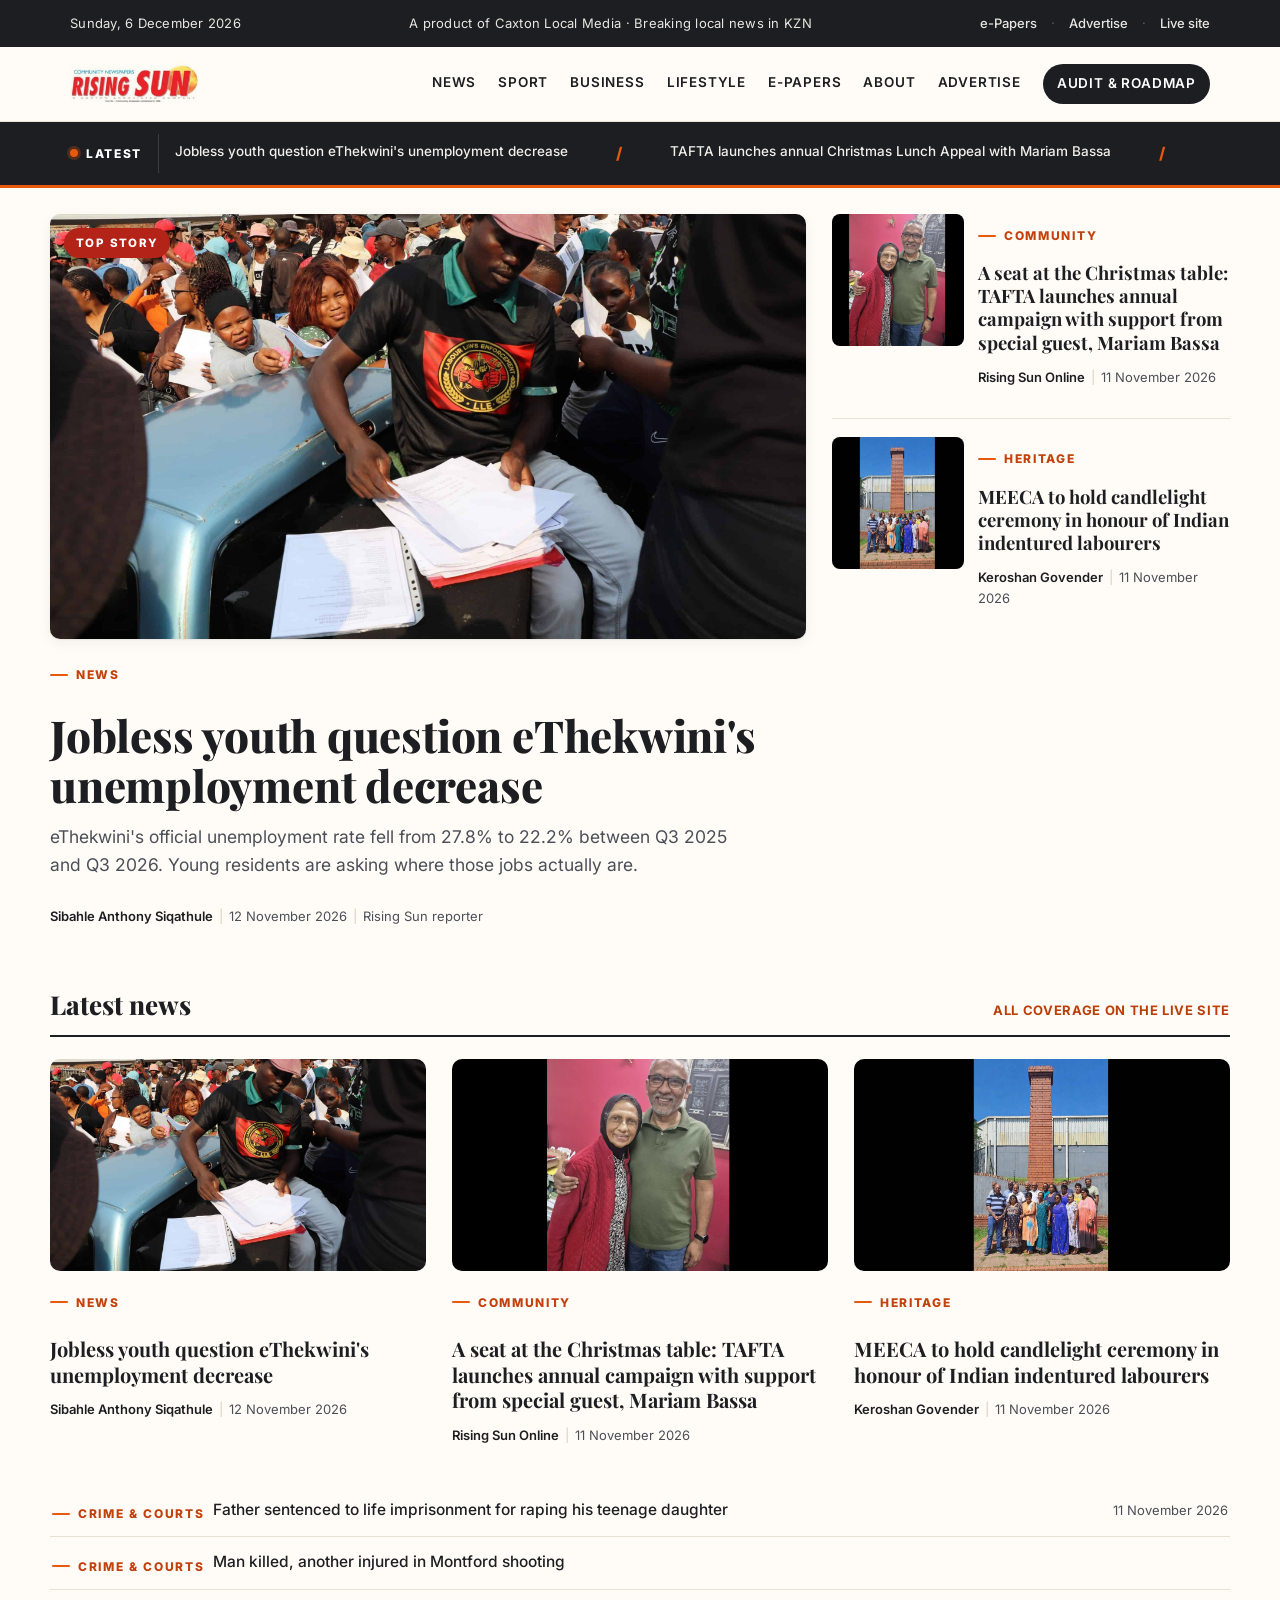
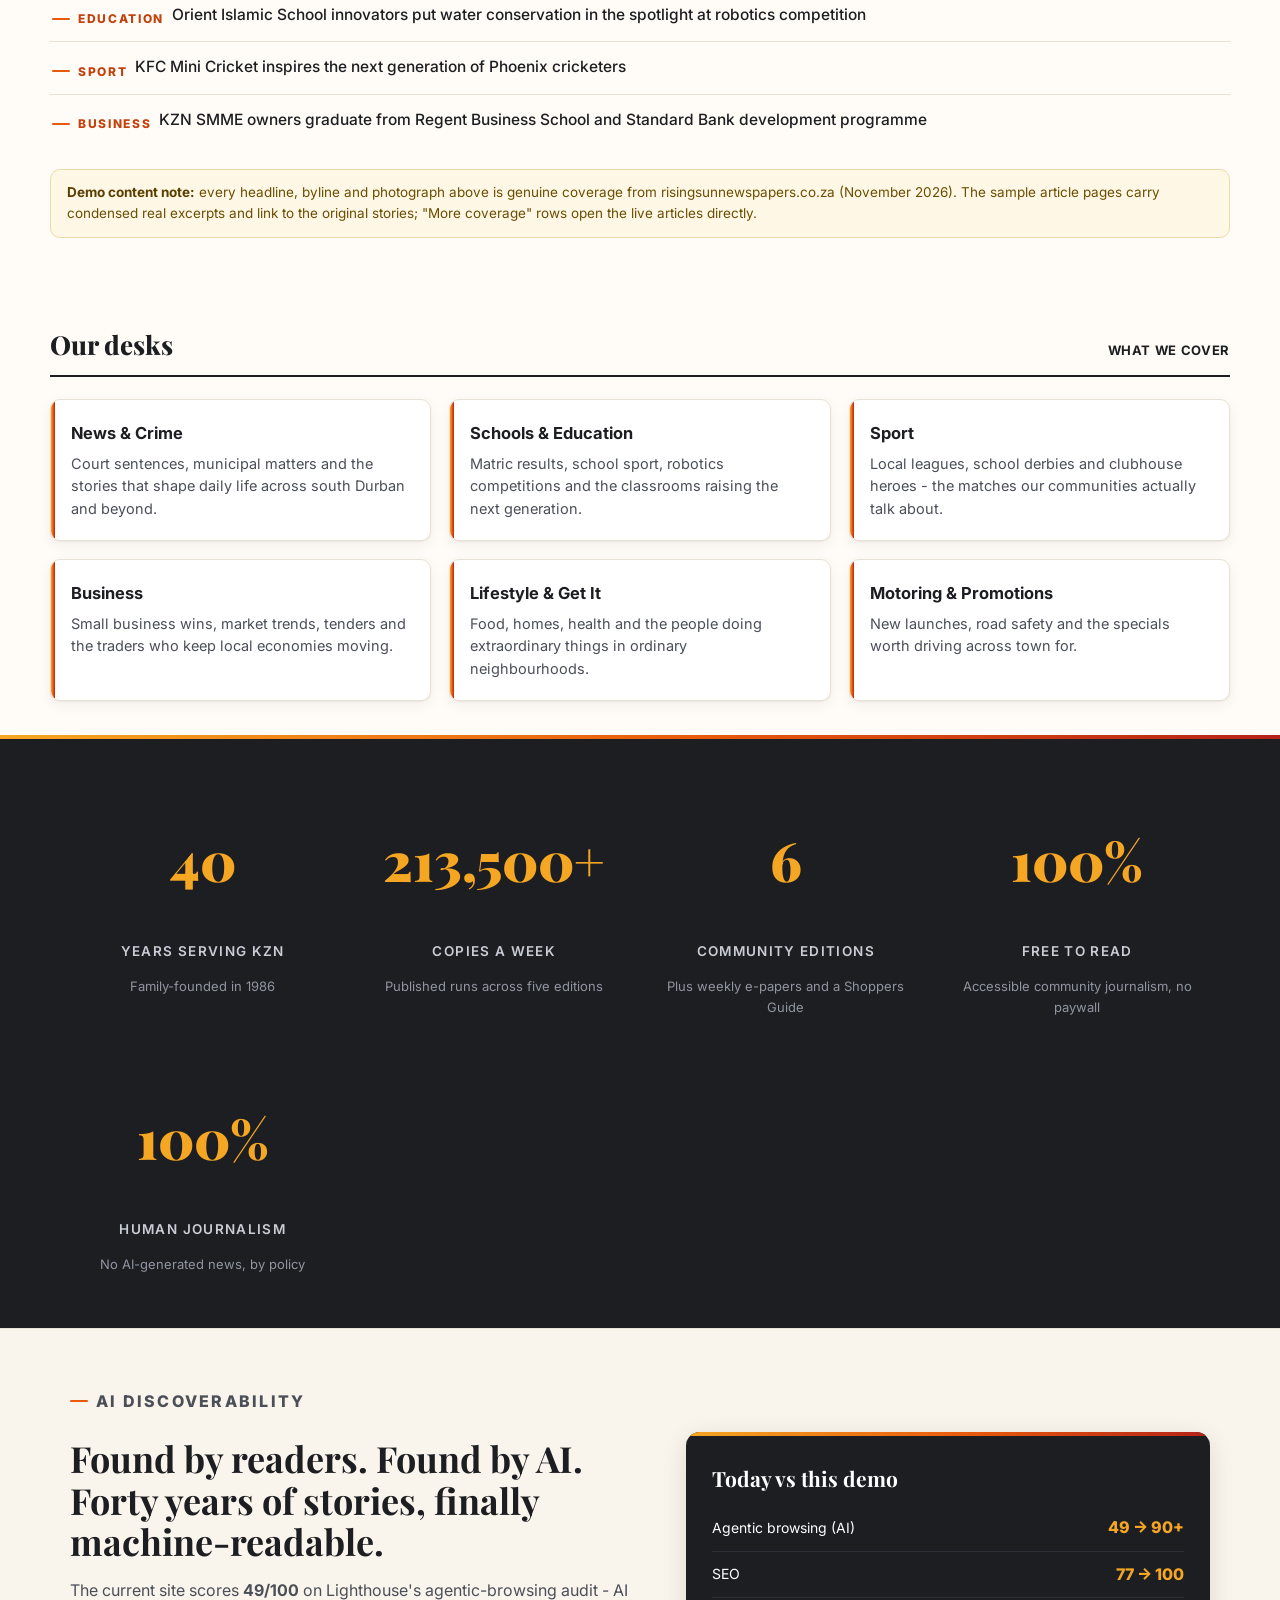
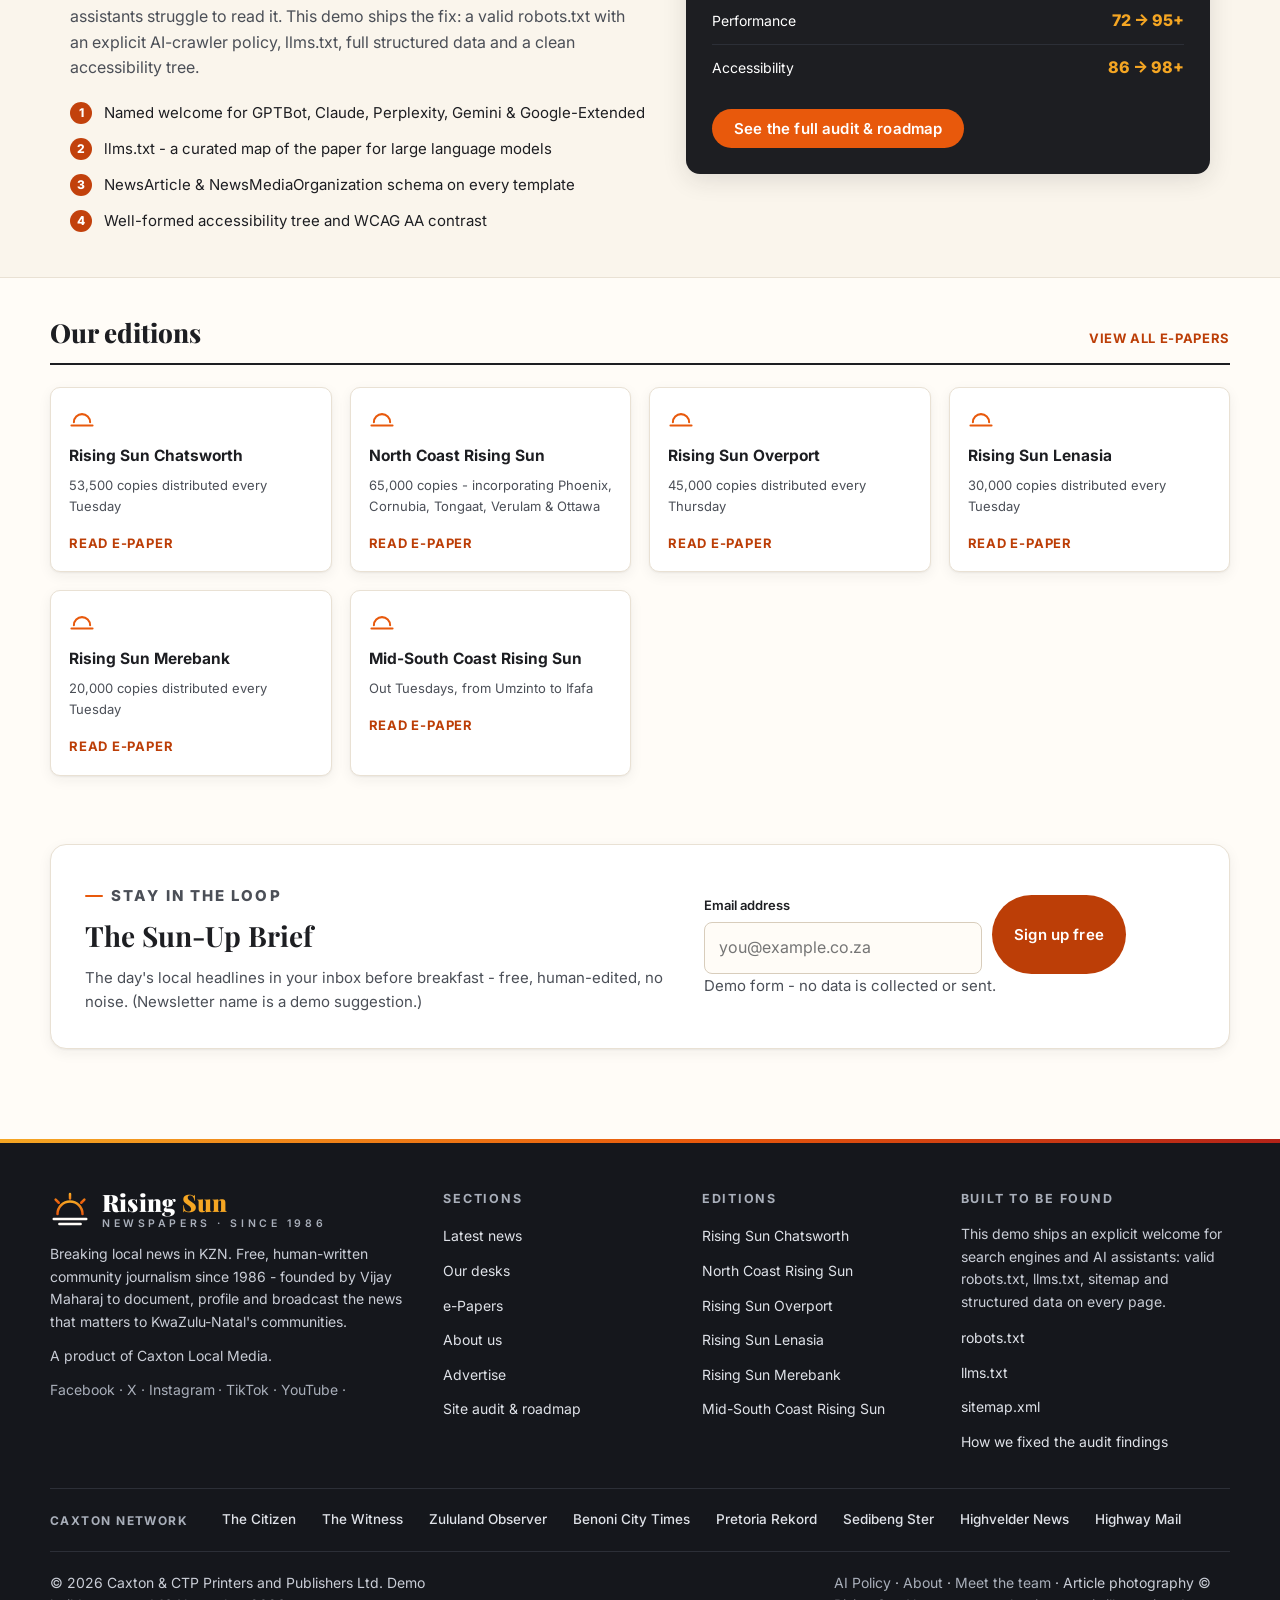
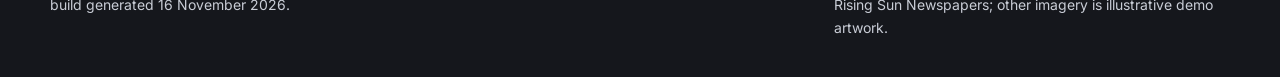
==== commit af106437: "Use the paper's real logo, photos and coverage data from risingsunnewspapers.co.za - Masthead now ca" ====
--- a/index.html
+++ b/index.html
@@ -12,13 +12,13 @@
   <meta property="og:title" content="Rising Sun Newspapers | Breaking local news in KZN">
   <meta property="og:description" content="Free, human-written community journalism for KwaZulu-Natal since 1986. Local news, crime & courts, schools, sport, business and lifestyle across Chatsworth, Overport, Merebank, the mid and north coasts and Lenasia.">
   <meta property="og:url" content="https://risingsunnewspapers.co.za/">
-  <meta property="og:image" content="https://risingsunnewspapers.co.za/assets/img/hero-durban.jpg">
-  <meta property="og:image:alt" content="Sunrise over the Durban skyline - Rising Sun Newspapers">
+  <meta property="og:image" content="https://risingsunnewspapers.co.za/wp-content/uploads/sites/107/2026/11/Jobless-youth-question-eThekwinis-unemployment-decrease-copy-scaled.jpg">
+  <meta property="og:image:alt" content="Rising Sun Newspapers - Breaking local news in KZN">
   <meta property="og:locale" content="en_ZA">
   <meta name="twitter:card" content="summary_large_image">
   <meta name="twitter:title" content="Rising Sun Newspapers | Breaking local news in KZN">
   <meta name="twitter:description" content="Free, human-written community journalism for KwaZulu-Natal since 1986. Local news, crime & courts, schools, sport, business and lifestyle across Chatsworth, Overport, Merebank, the mid and north coasts and Lenasia.">
-  <meta name="twitter:image" content="https://risingsunnewspapers.co.za/assets/img/hero-durban.jpg">
+  <meta name="twitter:image" content="https://risingsunnewspapers.co.za/wp-content/uploads/sites/107/2026/11/Jobless-youth-question-eThekwinis-unemployment-decrease-copy-scaled.jpg">
   <meta name="theme-color" content="#1D1E22">
   <link rel="icon" href="favicon.svg" type="image/svg+xml">
   <link rel="manifest" href="manifest.webmanifest">
@@ -26,7 +26,7 @@
   <link rel="preconnect" href="https://fonts.gstatic.com" crossorigin>
   <link rel="stylesheet" href="https://fonts.googleapis.com/css2?family=Inter:wght@400;500;600;700;800&family=Playfair+Display:ital,wght@0,700;0,800;0,900;1,700&display=swap">
   <link rel="stylesheet" href="assets/css/style.css">
-  <script type="application/ld+json">{"@context": "https://schema.org", "@type": "NewsMediaOrganization", "name": "Rising Sun Newspapers", "url": "https://risingsunnewspapers.co.za", "logo": "https://risingsunnewspapers.co.za/favicon.svg", "slogan": "Breaking local news in KZN", "foundingDate": "1986", "founder": {"@type": "Person", "name": "Vijay Maharaj"}, "parentOrganization": {"@type": "Organization", "name": "Caxton & CTP Printers and Publishers Ltd"}, "isAccessibleForFree": true, "publishingPrinciples": "https://risingsunnewspapers.co.za/ai-policy/", "knowsLanguage": ["en", "zu", "ta", "hi"]}</script>
+  <script type="application/ld+json">{"@context": "https://schema.org", "@type": "NewsMediaOrganization", "name": "Rising Sun Newspapers", "url": "https://risingsunnewspapers.co.za", "logo": {"@type": "ImageObject", "url": "https://images.caxton.co.za/wp-content/uploads/sites/107/2025/09/230x110.jpg"}, "slogan": "Breaking local news in KZN", "foundingDate": "1986", "founder": {"@type": "Person", "name": "Vijay Maharaj"}, "parentOrganization": {"@type": "Organization", "name": "Caxton & CTP Printers and Publishers Ltd"}, "sameAs": ["https://www.facebook.com/risingsunnewspapers", "https://x.com/risingsunonline", "https://www.instagram.com/risingsunonline", "https://www.tiktok.com/@risingsuncommunity", "https://www.youtube.com/channel/UC1uBILF0SLydRgUYJqFMRTA"], "isAccessibleForFree": true, "publishingPrinciples": "https://risingsunnewspapers.co.za/ai-policy/", "knowsLanguage": ["en", "zu", "ta", "hi"]}</script>
   <script type="application/ld+json">{"@context": "https://schema.org", "@type": "WebSite", "name": "Rising Sun Newspapers", "url": "https://risingsunnewspapers.co.za", "inLanguage": "en-ZA", "potentialAction": {"@type": "SearchAction", "target": {"@type": "EntryPoint", "urlTemplate": "https://risingsunnewspapers.co.za/?s={search_term_string}"}, "query-input": "required name=search_term_string"}}</script>
   </head>
 <body>
@@ -34,7 +34,7 @@
   <a class="skip-link" href="#main">Skip to content</a>
 <div class="topbar">
   <div class="wrap topbar-inner">
-    <p class="topbar-date" id="topbar-date">Thursday, 12 November 2026</p>
+    <p class="topbar-date" id="topbar-date">16 November 2026</p>
     <p class="topbar-tag">A product of Caxton Local Media &middot; Breaking local news in KZN</p>
     <nav class="topbar-links" aria-label="Utilities">
       <a href="index.html#editions">e-Papers</a><span class="dot" aria-hidden="true">&middot;</span>
@@ -46,20 +46,7 @@
 <header class="site-header">
   <div class="wrap header-inner">
     <a class="brand" href="index.html" aria-label="Rising Sun Newspapers — home">
-      <svg class="brand-mark" width="44" height="44" viewBox="0 0 64 64" aria-hidden="true" focusable="false">
-  <defs><linearGradient id="lga" x1="0" y1="1" x2="0" y2="0">
-    <stop offset="0" stop-color="#E8590C"/><stop offset="1" stop-color="#F5A623"/>
-  </linearGradient></defs>
-  <g fill="none" stroke="url(#lga)" stroke-width="4" stroke-linecap="round">
-    <path d="M12 40a20 20 0 0 1 40 0"/>
-    <path d="M32 8v7M9 17l5 5M55 17l-5 5"/>
-    <path d="M6 48h52M15 56h34" stroke="#1D1E22"/>
-  </g>
-</svg>
-      <span class="brand-text">
-        <span class="brand-name">Rising <span class="sun-word">Sun</span></span>
-        <span class="brand-sub">Newspapers &middot; Since 1986</span>
-      </span>
+      <img class="brand-logo" src="assets/img/rising-sun-logo.jpg" alt="Rising Sun Newspapers — Community Newspapers" width="230" height="110" fetchpriority="high" decoding="async">
     </a>
     <button class="nav-toggle" aria-expanded="false" aria-controls="main-nav" aria-label="Open menu">
       <svg width="20" height="20" viewBox="0 0 20 20" aria-hidden="true"><path d="M2 4.5h16M2 10h16M2 15.5h16" stroke="currentColor" stroke-width="2" stroke-linecap="round"/></svg>
@@ -81,7 +68,7 @@
   <div class="ticker-inner">
     <p class="ticker-label"><span class="pulse" aria-hidden="true"></span>Latest</p>
     <div class="ticker-track">
-      <div class="ticker-move"><a href="article-jobless-youth.html">Jobless youth question eThekwini's unemployment decrease</a><span class="sep" aria-hidden="true">/</span><a href="article-christmas-table.html">TAFTA launches annual Christmas table campaign</a><span class="sep" aria-hidden="true">/</span><a href="article-christmas-table.html">Orient Islamic School innovators shine at robotics competition</a><span class="sep" aria-hidden="true">/</span><a href="article-jobless-youth.html" tabindex="-1" aria-hidden="true">Jobless youth question eThekwini's unemployment decrease</a><span class="sep" aria-hidden="true">/</span><a href="article-christmas-table.html" tabindex="-1" aria-hidden="true">TAFTA launches annual Christmas table campaign</a><span class="sep" aria-hidden="true">/</span><a href="article-christmas-table.html" tabindex="-1" aria-hidden="true">Orient Islamic School innovators shine at robotics competition</a><span class="sep" aria-hidden="true">/</span></div>
+      <div class="ticker-move"><a href="article-jobless-youth.html">Jobless youth question eThekwini's unemployment decrease</a><span class="sep" aria-hidden="true">/</span><a href="article-christmas-table.html">TAFTA launches annual Christmas Lunch Appeal with Mariam Bassa</a><span class="sep" aria-hidden="true">/</span><a href="article-meeca.html">MEECA candlelight ceremony marks 166 years since the SS Truro</a><span class="sep" aria-hidden="true">/</span><a href="https://risingsunnewspapers.co.za/331644/orient-islamic-school-innovators-put-water-conservation-in-the-spotlight-at-robotics-competition/">Orient Islamic learners shine at national robotics competition</a><span class="sep" aria-hidden="true">/</span><a href="https://risingsunnewspapers.co.za/331623/a-helping-hand-and-a-hearty-meal-bring-diwali-cheer-to-westcliff/">A helping hand and a hearty meal bring Diwali cheer to Westcliff</a><span class="sep" aria-hidden="true">/</span><a href="article-jobless-youth.html" tabindex="-1" aria-hidden="true">Jobless youth question eThekwini's unemployment decrease</a><span class="sep" aria-hidden="true">/</span><a href="article-christmas-table.html" tabindex="-1" aria-hidden="true">TAFTA launches annual Christmas Lunch Appeal with Mariam Bassa</a><span class="sep" aria-hidden="true">/</span><a href="article-meeca.html" tabindex="-1" aria-hidden="true">MEECA candlelight ceremony marks 166 years since the SS Truro</a><span class="sep" aria-hidden="true">/</span><a href="https://risingsunnewspapers.co.za/331644/orient-islamic-school-innovators-put-water-conservation-in-the-spotlight-at-robotics-competition/" tabindex="-1" aria-hidden="true">Orient Islamic learners shine at national robotics competition</a><span class="sep" aria-hidden="true">/</span><a href="https://risingsunnewspapers.co.za/331623/a-helping-hand-and-a-hearty-meal-bring-diwali-cheer-to-westcliff/" tabindex="-1" aria-hidden="true">A helping hand and a hearty meal bring Diwali cheer to Westcliff</a><span class="sep" aria-hidden="true">/</span></div>
     </div>
   </div>
 </div>
@@ -89,29 +76,29 @@
     <div class="hero-grid">
       <article class="lead-card">
         <div class="lead-media">
-          <img src="assets/img/hero-durban.jpg" alt="Golden sunrise over the Durban city skyline and Indian Ocean (illustrative demo image)" width="1344" height="768" fetchpriority="high" decoding="async">
+          <img src="assets/img/article-jobless.jpg" alt="Photo accompanying the Rising Sun report on youth unemployment in eThekwini (photo: Rising Sun Newspapers)" width="2560" height="1707" fetchpriority="high" decoding="async">
           <span class="flag">Top story</span>
         </div>
         <p class="kicker">News</p>
         <h1><a href="article-jobless-youth.html">Jobless youth question eThekwini's unemployment decrease</a></h1>
-        <p class="standfirst">Young residents say the lived reality on the ground tells a different story than the latest positive numbers.</p>
+        <p class="standfirst">eThekwini's official unemployment rate fell from 27.8% to 22.2% between Q3 2025 and Q3 2026. Young residents are asking where those jobs actually are.</p>
         <p class="meta"><strong>Sibahle Anthony Siqathule</strong><span class="sep">|</span>12 November 2026<span class="sep">|</span>Rising Sun reporter</p>
       </article>
       <div class="hero-side" aria-label="More top stories">
       <article class="side-card">
-        <a href="article-christmas-table.html"><img src="assets/img/lifestyle.jpg" alt="Volunteers serving meals at long communal tables during a charity event (illustrative demo image)" width="132" height="132" loading="lazy" decoding="async"></a>
+        <a href="article-christmas-table.html"><img src="assets/img/article-tafta.jpg" alt="Actress Mariam Bassa with TAFTA resident Ivan Ronald during her visit (photo: Rising Sun Newspapers)" width="2560" height="1700" loading="lazy" decoding="async"></a>
         <div>
           <p class="kicker">Community</p>
           <h2><a href="article-christmas-table.html">A seat at the Christmas table: TAFTA launches annual campaign with support from special guest, Mariam Bassa</a></h2>
-          <p class="meta"><strong>Rising Sun Newsroom</strong><span class="sep">|</span>11 November 2026</p>
+          <p class="meta"><strong>Rising Sun Online</strong><span class="sep">|</span>11 November 2026</p>
         </div>
       </article>
       <article class="side-card">
-        <a href="article-christmas-table.html"><img src="assets/img/education.jpg" alt="High school learners building a robotics project in a classroom (illustrative demo image)" width="132" height="132" loading="lazy" decoding="async"></a>
+        <a href="article-meeca.html"><img src="assets/img/article-meeca.jpg" alt="Members of MEECA at the historic Mount Edgecombe Sugar Mill Chimney Site (photo: Rising Sun Newspapers)" width="2551" height="1599" loading="lazy" decoding="async"></a>
         <div>
-          <p class="kicker">Education</p>
-          <h2><a href="article-christmas-table.html">Orient Islamic School innovators put water conservation in the spotlight at robotics competition</a></h2>
-          <p class="meta"><strong>Rising Sun Newsroom</strong><span class="sep">|</span>11 November 2026</p>
+          <p class="kicker">Heritage</p>
+          <h2><a href="article-meeca.html">MEECA to hold candlelight ceremony in honour of Indian indentured labourers</a></h2>
+          <p class="meta"><strong>Keroshan Govender</strong><span class="sep">|</span>11 November 2026</p>
         </div>
       </article>
       </div>
@@ -122,29 +109,32 @@
     <div class="section-head"><h2>Latest news</h2><a class="more" href="https://risingsunnewspapers.co.za/" rel="noopener">All coverage on the live site</a></div>
     <div class="card-grid">
       <article class="card">
-        <a class="card-media" href="article-jobless-youth.html" tabindex="-1" aria-hidden="true"><img src="assets/img/hero-durban.jpg" alt="Golden sunrise over the Durban city skyline and Indian Ocean (illustrative demo image)" width="640" height="360" loading="lazy" decoding="async"></a>
+        <a class="card-media" href="article-jobless-youth.html" tabindex="-1" aria-hidden="true"><img src="assets/img/article-jobless.jpg" alt="Photo accompanying the Rising Sun report on youth unemployment in eThekwini (photo: Rising Sun Newspapers)" width="2560" height="1707" loading="lazy" decoding="async"></a>
         <p class="kicker">News</p>
         <h3><a href="article-jobless-youth.html">Jobless youth question eThekwini's unemployment decrease</a></h3>
         <p class="meta"><strong>Sibahle Anthony Siqathule</strong><span class="sep">|</span>12 November 2026</p>
       </article>
       <article class="card">
-        <a class="card-media" href="article-christmas-table.html" tabindex="-1" aria-hidden="true"><img src="assets/img/lifestyle.jpg" alt="Volunteers serving meals at long communal tables during a charity event (illustrative demo image)" width="640" height="360" loading="lazy" decoding="async"></a>
+        <a class="card-media" href="article-christmas-table.html" tabindex="-1" aria-hidden="true"><img src="assets/img/article-tafta.jpg" alt="Actress Mariam Bassa with TAFTA resident Ivan Ronald during her visit (photo: Rising Sun Newspapers)" width="2560" height="1700" loading="lazy" decoding="async"></a>
         <p class="kicker">Community</p>
         <h3><a href="article-christmas-table.html">A seat at the Christmas table: TAFTA launches annual campaign with support from special guest, Mariam Bassa</a></h3>
-        <p class="meta"><strong>Rising Sun Newsroom</strong><span class="sep">|</span>11 November 2026</p>
+        <p class="meta"><strong>Rising Sun Online</strong><span class="sep">|</span>11 November 2026</p>
       </article>
       <article class="card">
-        <a class="card-media" href="article-christmas-table.html" tabindex="-1" aria-hidden="true"><img src="assets/img/education.jpg" alt="High school learners building a robotics project in a classroom (illustrative demo image)" width="640" height="360" loading="lazy" decoding="async"></a>
-        <p class="kicker">Education</p>
-        <h3><a href="article-christmas-table.html">Orient Islamic School innovators put water conservation in the spotlight at robotics competition</a></h3>
-        <p class="meta"><strong>Rising Sun Newsroom</strong><span class="sep">|</span>11 November 2026</p>
+        <a class="card-media" href="article-meeca.html" tabindex="-1" aria-hidden="true"><img src="assets/img/article-meeca.jpg" alt="Members of MEECA at the historic Mount Edgecombe Sugar Mill Chimney Site (photo: Rising Sun Newspapers)" width="2551" height="1599" loading="lazy" decoding="async"></a>
+        <p class="kicker">Heritage</p>
+        <h3><a href="article-meeca.html">MEECA to hold candlelight ceremony in honour of Indian indentured labourers</a></h3>
+        <p class="meta"><strong>Keroshan Govender</strong><span class="sep">|</span>11 November 2026</p>
       </article>
     </div>
     <div class="card-list" style="margin-top:26px">
-      <div class="row"><span><span class="kicker">Crime & Courts</span> &nbsp;<a href="article-jobless-youth.html">Father sentenced to life imprisonment for raping his teenage daughter</a></span><time datetime="11 November 2026">11 November 2026</time></div>
-      <div class="row"><span><span class="kicker">Crime & Courts</span> &nbsp;<a href="article-jobless-youth.html">Man killed, another injured in Montford shooting</a></span><time datetime="11 November 2026">11 November 2026</time></div>
-    </div>
-    <p class="demo-note" style="margin-top:22px"><strong>Demo content note:</strong> headlines above reflect genuine recent coverage on risingsunnewspapers.co.za; sample article pages demonstrate the new template with illustrative copy.</p>
+      <div class="row"><span><span class="kicker">Crime & Courts</span> &nbsp;<a href="https://risingsunnewspapers.co.za/331647/father-sentenced-to-life-imprisonment-for-raping-his-teenage-daughter/" target="_blank" rel="noopener">Father sentenced to life imprisonment for raping his teenage daughter<span class="visually-hidden"> — opens the original story on risingsunnewspapers.co.za</span></a></span><time datetime="11 November 2026">11 November 2026</time></div>
+      <div class="row"><span><span class="kicker">Crime & Courts</span> &nbsp;<a href="https://risingsunnewspapers.co.za/331674/man-killed-another-injured-in-montford-shooting/" target="_blank" rel="noopener">Man killed, another injured in Montford shooting<span class="visually-hidden"> — opens the original story on risingsunnewspapers.co.za</span></a></span><time datetime=""></time></div>
+      <div class="row"><span><span class="kicker">Education</span> &nbsp;<a href="https://risingsunnewspapers.co.za/331644/orient-islamic-school-innovators-put-water-conservation-in-the-spotlight-at-robotics-competition/" target="_blank" rel="noopener">Orient Islamic School innovators put water conservation in the spotlight at robotics competition<span class="visually-hidden"> — opens the original story on risingsunnewspapers.co.za</span></a></span><time datetime=""></time></div>
+      <div class="row"><span><span class="kicker">Sport</span> &nbsp;<a href="https://risingsunnewspapers.co.za/331111/kfc-mini-cricket-inspires-the-next-generation-of-phoenix-cricketers/" target="_blank" rel="noopener">KFC Mini Cricket inspires the next generation of Phoenix cricketers<span class="visually-hidden"> — opens the original story on risingsunnewspapers.co.za</span></a></span><time datetime=""></time></div>
+      <div class="row"><span><span class="kicker">Business</span> &nbsp;<a href="https://risingsunnewspapers.co.za/331616/kwazulu-natal-smme-owners-graduate-from-regent-business-school-and-standard-bank-development-programme/" target="_blank" rel="noopener">KZN SMME owners graduate from Regent Business School and Standard Bank development programme<span class="visually-hidden"> — opens the original story on risingsunnewspapers.co.za</span></a></span><time datetime=""></time></div>
+    </div>
+    <p class="demo-note" style="margin-top:22px"><strong>Demo content note:</strong> every headline, byline and photograph above is genuine coverage from risingsunnewspapers.co.za (November 2026). The sample article pages carry condensed real excerpts and link to the original stories; "More coverage" rows open the live articles directly.</p>
   </section>
 
   <section class="section wrap" id="desks" aria-label="Our desks">
@@ -162,8 +152,9 @@
   <section class="stats" aria-label="The paper in numbers">
     <div class="wrap stats-grid">
       <div class="stat"><p class="num">40</p><p class="lbl">Years serving KZN</p><p class="sub">Family-founded in 1986</p></div>
-      <div class="stat"><p class="num">7</p><p class="lbl">Community editions</p><p class="sub">Print titles plus weekly e-papers</p></div>
-      <div class="stat"><p class="num">100%</p><p class="lbl">Free to read</p><p class="sub">Accessible community journalism</p></div>
+      <div class="stat"><p class="num">213,500+</p><p class="lbl">Copies a week</p><p class="sub">Published runs across five editions</p></div>
+      <div class="stat"><p class="num">6</p><p class="lbl">Community editions</p><p class="sub">Plus weekly e-papers and a Shoppers Guide</p></div>
+      <div class="stat"><p class="num">100%</p><p class="lbl">Free to read</p><p class="sub">Accessible community journalism, no paywall</p></div>
       <div class="stat"><p class="num">100%</p><p class="lbl">Human journalism</p><p class="sub">No AI-generated news, by policy</p></div>
     </div>
   </section>
@@ -198,49 +189,37 @@
       <article class="edition">
         <svg class="sun" width="26" height="26" viewBox="0 0 64 64" aria-hidden="true"><g fill="none" stroke="currentColor" stroke-width="5" stroke-linecap="round"><path d="M12 40a20 20 0 0 1 40 0"/><path d="M6 48h52"/></g></svg>
         <h3>Rising Sun Chatsworth</h3>
-        <p>Latest e-paper: 10 November 2026</p>
+        <p>53,500 copies distributed every Tuesday</p>
+        <a class="ep-link" href="https://risingsunnewspapers.co.za/" rel="noopener">Read e-paper<span class="visually-hidden"> — opens the live Rising Sun site</span></a>
+      </article>
+      <article class="edition">
+        <svg class="sun" width="26" height="26" viewBox="0 0 64 64" aria-hidden="true"><g fill="none" stroke="currentColor" stroke-width="5" stroke-linecap="round"><path d="M12 40a20 20 0 0 1 40 0"/><path d="M6 48h52"/></g></svg>
+        <h3>North Coast Rising Sun</h3>
+        <p>65,000 copies - incorporating Phoenix, Cornubia, Tongaat, Verulam & Ottawa</p>
         <a class="ep-link" href="https://risingsunnewspapers.co.za/" rel="noopener">Read e-paper<span class="visually-hidden"> — opens the live Rising Sun site</span></a>
       </article>
       <article class="edition">
         <svg class="sun" width="26" height="26" viewBox="0 0 64 64" aria-hidden="true"><g fill="none" stroke="currentColor" stroke-width="5" stroke-linecap="round"><path d="M12 40a20 20 0 0 1 40 0"/><path d="M6 48h52"/></g></svg>
         <h3>Rising Sun Overport</h3>
-        <p>Latest e-paper: 12 November 2026</p>
+        <p>45,000 copies distributed every Thursday</p>
+        <a class="ep-link" href="https://risingsunnewspapers.co.za/" rel="noopener">Read e-paper<span class="visually-hidden"> — opens the live Rising Sun site</span></a>
+      </article>
+      <article class="edition">
+        <svg class="sun" width="26" height="26" viewBox="0 0 64 64" aria-hidden="true"><g fill="none" stroke="currentColor" stroke-width="5" stroke-linecap="round"><path d="M12 40a20 20 0 0 1 40 0"/><path d="M6 48h52"/></g></svg>
+        <h3>Rising Sun Lenasia</h3>
+        <p>30,000 copies distributed every Tuesday</p>
         <a class="ep-link" href="https://risingsunnewspapers.co.za/" rel="noopener">Read e-paper<span class="visually-hidden"> — opens the live Rising Sun site</span></a>
       </article>
       <article class="edition">
         <svg class="sun" width="26" height="26" viewBox="0 0 64 64" aria-hidden="true"><g fill="none" stroke="currentColor" stroke-width="5" stroke-linecap="round"><path d="M12 40a20 20 0 0 1 40 0"/><path d="M6 48h52"/></g></svg>
         <h3>Rising Sun Merebank</h3>
-        <p>Latest e-paper: 10 November 2026</p>
-        <a class="ep-link" href="https://risingsunnewspapers.co.za/" rel="noopener">Read e-paper<span class="visually-hidden"> — opens the live Rising Sun site</span></a>
-      </article>
-      <article class="edition">
-        <svg class="sun" width="26" height="26" viewBox="0 0 64 64" aria-hidden="true"><g fill="none" stroke="currentColor" stroke-width="5" stroke-linecap="round"><path d="M12 40a20 20 0 0 1 40 0"/><path d="M6 48h52"/></g></svg>
-        <h3>Mid South Coast Rising Sun</h3>
-        <p>Latest e-paper: 10 November 2026</p>
-        <a class="ep-link" href="https://risingsunnewspapers.co.za/" rel="noopener">Read e-paper<span class="visually-hidden"> — opens the live Rising Sun site</span></a>
-      </article>
-      <article class="edition">
-        <svg class="sun" width="26" height="26" viewBox="0 0 64 64" aria-hidden="true"><g fill="none" stroke="currentColor" stroke-width="5" stroke-linecap="round"><path d="M12 40a20 20 0 0 1 40 0"/><path d="M6 48h52"/></g></svg>
-        <h3>North Coast Rising Sun</h3>
-        <p>Latest e-paper: 11 November 2026</p>
-        <a class="ep-link" href="https://risingsunnewspapers.co.za/" rel="noopener">Read e-paper<span class="visually-hidden"> — opens the live Rising Sun site</span></a>
-      </article>
-      <article class="edition">
-        <svg class="sun" width="26" height="26" viewBox="0 0 64 64" aria-hidden="true"><g fill="none" stroke="currentColor" stroke-width="5" stroke-linecap="round"><path d="M12 40a20 20 0 0 1 40 0"/><path d="M6 48h52"/></g></svg>
-        <h3>Rising Sun Lenasia</h3>
-        <p>Latest e-paper: 10 November 2026</p>
-        <a class="ep-link" href="https://risingsunnewspapers.co.za/" rel="noopener">Read e-paper<span class="visually-hidden"> — opens the live Rising Sun site</span></a>
-      </article>
-      <article class="edition">
-        <svg class="sun" width="26" height="26" viewBox="0 0 64 64" aria-hidden="true"><g fill="none" stroke="currentColor" stroke-width="5" stroke-linecap="round"><path d="M12 40a20 20 0 0 1 40 0"/><path d="M6 48h52"/></g></svg>
-        <h3>Rising Sun Weekly</h3>
-        <p>Weekly edition</p>
-        <a class="ep-link" href="https://risingsunnewspapers.co.za/" rel="noopener">Read e-paper<span class="visually-hidden"> — opens the live Rising Sun site</span></a>
-      </article>
-      <article class="edition">
-        <svg class="sun" width="26" height="26" viewBox="0 0 64 64" aria-hidden="true"><g fill="none" stroke="currentColor" stroke-width="5" stroke-linecap="round"><path d="M12 40a20 20 0 0 1 40 0"/><path d="M6 48h52"/></g></svg>
-        <h3>Rising Sun Shoppers Guide</h3>
-        <p>Seasonal specials guide</p>
+        <p>20,000 copies distributed every Tuesday</p>
+        <a class="ep-link" href="https://risingsunnewspapers.co.za/" rel="noopener">Read e-paper<span class="visually-hidden"> — opens the live Rising Sun site</span></a>
+      </article>
+      <article class="edition">
+        <svg class="sun" width="26" height="26" viewBox="0 0 64 64" aria-hidden="true"><g fill="none" stroke="currentColor" stroke-width="5" stroke-linecap="round"><path d="M12 40a20 20 0 0 1 40 0"/><path d="M6 48h52"/></g></svg>
+        <h3>Mid-South Coast Rising Sun</h3>
+        <p>Out Tuesdays, from Umzinto to Ifafa</p>
         <a class="ep-link" href="https://risingsunnewspapers.co.za/" rel="noopener">Read e-paper<span class="visually-hidden"> — opens the live Rising Sun site</span></a>
       </article>
     </div>
@@ -291,6 +270,7 @@
       </div>
       <p>Breaking local news in KZN. Free, human-written community journalism since 1986 - founded by Vijay Maharaj to document, profile and broadcast the news that matters to KwaZulu-Natal's communities.</p>
       <p>A product of Caxton Local Media.</p>
+      <p class="footer-social"><a href="https://www.facebook.com/risingsunnewspapers" rel="noopener" aria-label="Rising Sun Newspapers on Facebook">Facebook</a><span class="dot" aria-hidden="true">&middot;</span><a href="https://x.com/risingsunonline" rel="noopener" aria-label="Rising Sun Newspapers on X">X</a><span class="dot" aria-hidden="true">&middot;</span><a href="https://www.instagram.com/risingsunonline" rel="noopener" aria-label="Rising Sun Newspapers on Instagram">Instagram</a><span class="dot" aria-hidden="true">&middot;</span><a href="https://www.tiktok.com/@risingsuncommunity" rel="noopener" aria-label="Rising Sun Newspapers on TikTok">TikTok</a><span class="dot" aria-hidden="true">&middot;</span><a href="https://www.youtube.com/channel/UC1uBILF0SLydRgUYJqFMRTA" rel="noopener" aria-label="Rising Sun Newspapers on YouTube">YouTube</a><span class="dot" aria-hidden="true">&middot;</span></p>
     </div>
     <div>
       <h2>Sections</h2>
@@ -306,11 +286,12 @@
     <div>
       <h2>Editions</h2>
       <ul>
-      <li><a href="https://risingsunnewspapers.co.za/" rel="noopener">Rising Sun Chatsworth</a></li>
-      <li><a href="https://risingsunnewspapers.co.za/" rel="noopener">Rising Sun Overport</a></li>
-      <li><a href="https://risingsunnewspapers.co.za/" rel="noopener">Rising Sun Merebank</a></li>
-      <li><a href="https://risingsunnewspapers.co.za/" rel="noopener">Mid South Coast Rising Sun</a></li>
-      <li><a href="https://risingsunnewspapers.co.za/" rel="noopener">North Coast Rising Sun</a></li>
+      <li><a href="https://risingsunnewspapers.co.za/epapers/" rel="noopener">Rising Sun Chatsworth</a></li>
+      <li><a href="https://risingsunnewspapers.co.za/epapers/" rel="noopener">North Coast Rising Sun</a></li>
+      <li><a href="https://risingsunnewspapers.co.za/epapers/" rel="noopener">Rising Sun Overport</a></li>
+      <li><a href="https://risingsunnewspapers.co.za/epapers/" rel="noopener">Rising Sun Lenasia</a></li>
+      <li><a href="https://risingsunnewspapers.co.za/epapers/" rel="noopener">Rising Sun Merebank</a></li>
+      <li><a href="https://risingsunnewspapers.co.za/epapers/" rel="noopener">Mid-South Coast Rising Sun</a></li>
       </ul>
     </div>
     <div>
@@ -327,12 +308,12 @@
   <div class="wrap footer-sisters">
     <div class="row">
       <span class="lbl">Caxton network</span>
-      <a href="https://risingsunnewspapers.co.za/" rel="noopener">Highway Mail</a><a href="https://risingsunnewspapers.co.za/" rel="noopener">Kempton Express</a><a href="https://risingsunnewspapers.co.za/" rel="noopener">Pretoria Rekord</a><a href="https://risingsunnewspapers.co.za/" rel="noopener">Caxton Network News</a><a href="https://risingsunnewspapers.co.za/" rel="noopener">The Citizen</a>
+      <a href="https://risingsunnewspapers.co.za/" rel="noopener">The Citizen</a><a href="https://risingsunnewspapers.co.za/" rel="noopener">The Witness</a><a href="https://risingsunnewspapers.co.za/" rel="noopener">Zululand Observer</a><a href="https://risingsunnewspapers.co.za/" rel="noopener">Benoni City Times</a><a href="https://risingsunnewspapers.co.za/" rel="noopener">Pretoria Rekord</a><a href="https://risingsunnewspapers.co.za/" rel="noopener">Sedibeng Ster</a><a href="https://risingsunnewspapers.co.za/" rel="noopener">Highvelder News</a><a href="https://risingsunnewspapers.co.za/" rel="noopener">Highway Mail</a>
     </div>
   </div>
   <div class="wrap footer-legal">
-    <p>&copy; 2026 Caxton &amp; CTP Printers and Publishers Ltd. Demo build generated 12 November 2026.</p>
-    <p><a href="https://risingsunnewspapers.co.za/ai-policy/" rel="noopener">AI Policy</a> &middot; <a href="https://risingsunnewspapers.co.za/about-us/" rel="noopener">About</a> &middot; <a href="https://risingsunnewspapers.co.za/meet-the-team/" rel="noopener">Meet the team</a> &middot; All imagery is AI-generated placeholder artwork for this demo.</p>
+    <p>&copy; 2026 Caxton &amp; CTP Printers and Publishers Ltd. Demo build generated 16 November 2026.</p>
+    <p><a href="https://risingsunnewspapers.co.za/ai-policy/" rel="noopener">AI Policy</a> &middot; <a href="https://risingsunnewspapers.co.za/about-rising-sun-newspapers/" rel="noopener">About</a> &middot; <a href="https://risingsunnewspapers.co.za/meet-the-team/" rel="noopener">Meet the team</a> &middot; Article photography &copy; Rising Sun Newspapers; other imagery is illustrative demo artwork.</p>
   </div>
 </footer>
   <script src="assets/js/main.js" defer></script>
--- a/assets/css/style.css
+++ b/assets/css/style.css
@@ -569,3 +569,15 @@
   .topbar, .ticker, .site-header, .site-footer, .share-row, .newsletter, .nav-toggle { display: none !important; }
   body { background: #fff; color: #000; }
 }
+
+/* ---------------- Real masthead logo (the paper's own 230x110 header file) ---------------- */
+.brand-logo { height: 62px; width: auto; display: block; mix-blend-mode: multiply; }
+.footer-social { margin-top: 8px; }
+.footer-social .dot { color: var(--footer-soft); margin: 0 4px; }
+.footer-social a { color: var(--footer-soft); }
+.footer-social a:hover, .footer-social a:focus { color: var(--white); }
+.also-read a { color: var(--brand-deep); text-decoration: underline; }
+@media (max-width: 720px) {
+  .brand-logo { height: 42px; }
+  .footer-social .dot { display: none; }
+}
